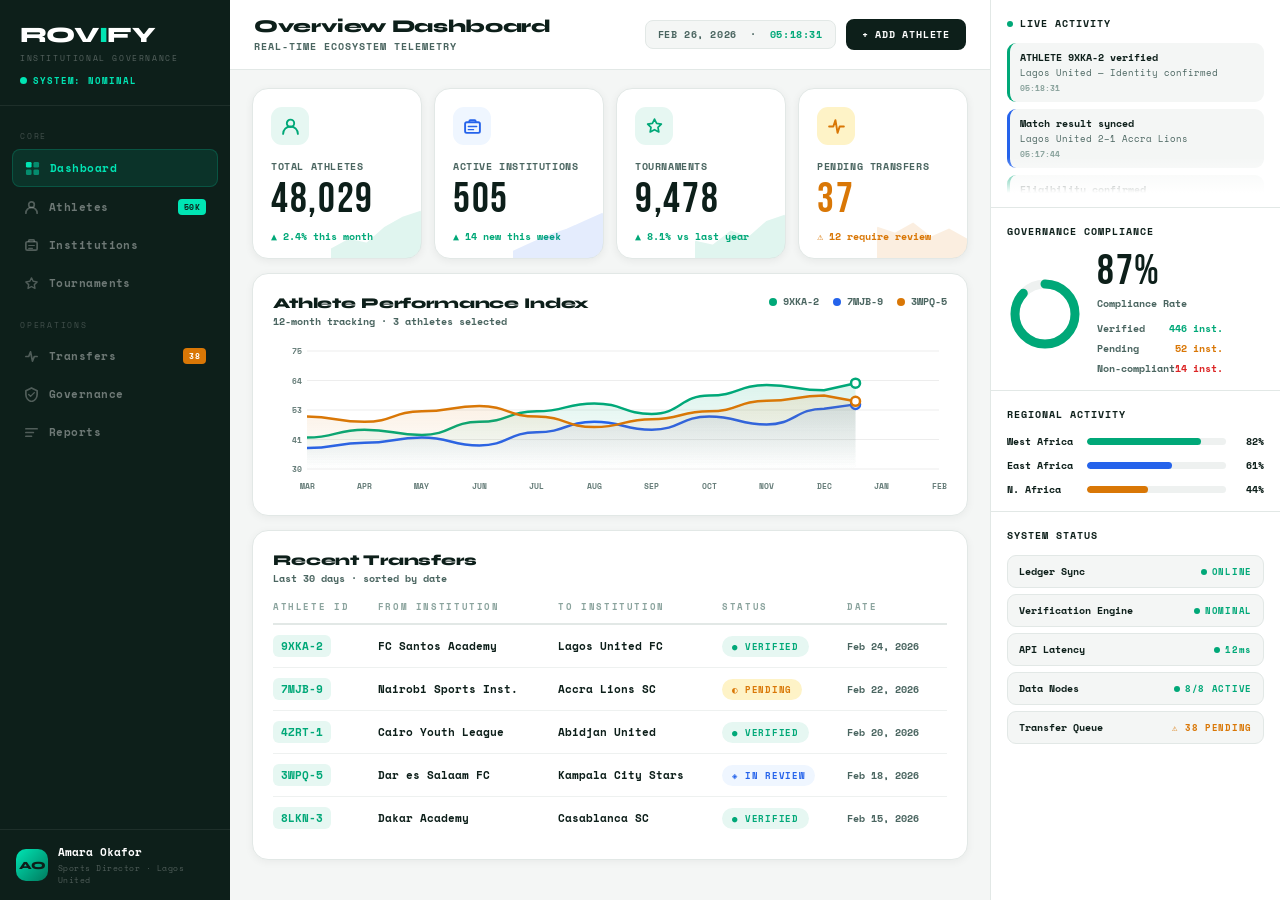
==== rovify-dashboard.html @ fd4e44bd "feat: embed interactive rovify dashboard demo in hero section" ====
<!DOCTYPE html>
<html lang="en">
<head>
<meta charset="UTF-8">
<meta name="viewport" content="width=device-width, initial-scale=1.0">
<title>Rovify — Institutional Dashboard</title>
<link href="https://fonts.googleapis.com/css2?family=Space+Mono:wght@400;700&family=Syne:wght@400;600;700;800&family=DM+Serif+Display&family=Bebas+Neue&display=swap" rel="stylesheet">
<style>
  *, *::before, *::after { box-sizing: border-box; margin: 0; padding: 0; }

  :root {
    --bg: #f4f6f5;
    --bg2: #ffffff;
    --bg3: #eef1f0;
    --border: #e2e8e6;
    --green: #00a878;
    --green-light: #e6f7f2;
    --amber: #d97706;
    --amber-light: #fef3c7;
    --red: #dc2626;
    --red-light: #fee2e2;
    --blue: #2563eb;
    --blue-light: #eff6ff;
    --text: #0d1f1a;
    --text-mid: #4a6560;
    --text-dim: #8aa39d;
    --mono: 'Space Mono', monospace;
    --display: 'Syne', sans-serif;
    --num: 'Bebas Neue', sans-serif;
  }

  html, body { width: 100%; height: 100%; background: var(--bg); color: var(--text); font-family: var(--mono); overflow: hidden; }

  .dashboard { display: grid; grid-template-columns: 230px 1fr 290px; height: 100vh; }

  /* SIDEBAR */
  .sidebar { background: #0d1f1a; display: flex; flex-direction: column; overflow: hidden; }

  .logo-area { padding: 22px 20px 18px; border-bottom: 1px solid rgba(255,255,255,0.07); }

  .logo-text { font-family: var(--display); font-weight: 800; font-size: 22px; letter-spacing: -0.03em; color: #fff; }
  .logo-text span { color: #00e5b4; }
  .logo-tag { font-size: 8px; color: rgba(255,255,255,0.3); letter-spacing: 0.2em; margin-top: 4px; text-transform: uppercase; }

  .system-status { display: flex; align-items: center; gap: 6px; margin-top: 10px; font-size: 9px; color: #00e5b4; letter-spacing: 0.1em; font-weight: 700; }

  .pulse-dot { width: 7px; height: 7px; background: #00e5b4; border-radius: 50%; animation: pulse 2s infinite; flex-shrink: 0; }
  @keyframes pulse { 0%,100% { opacity:1; box-shadow:0 0 0 0 rgba(0,229,180,0.4); } 50% { opacity:.7; box-shadow:0 0 0 5px rgba(0,229,180,0); } }

  .nav { padding: 14px 12px; flex: 1; display: flex; flex-direction: column; gap: 2px; }
  .nav-label { font-size: 8px; color: rgba(255,255,255,0.22); letter-spacing: 0.22em; padding: 10px 8px 5px; text-transform: uppercase; }

  .nav-item { display: flex; align-items: center; gap: 10px; padding: 10px 12px; border-radius: 8px; font-size: 11px; color: rgba(255,255,255,0.4); cursor: pointer; transition: all .15s; letter-spacing: .04em; font-weight: 700; }
  .nav-item:hover { color: rgba(255,255,255,.7); background: rgba(255,255,255,.05); }
  .nav-item.active { background: rgba(0,229,180,0.1); color: #00e5b4; border: 1px solid rgba(0,229,180,0.18); }
  .nav-icon { width: 15px; height: 15px; flex-shrink: 0; opacity: .7; }
  .nav-item.active .nav-icon { opacity: 1; }

  .nav-badge { margin-left: auto; background: #00e5b4; color: #0d1f1a; font-size: 8px; padding: 2px 6px; border-radius: 4px; font-weight: 700; }
  .nav-badge.warn { background: var(--amber); color: #fff; }

  .sidebar-footer { padding: 14px 16px; border-top: 1px solid rgba(255,255,255,.07); }
  .user-chip { display: flex; align-items: center; gap: 10px; }
  .user-avatar { width: 32px; height: 32px; border-radius: 10px; background: linear-gradient(135deg, #00e5b4, #007a5e); display: flex; align-items: center; justify-content: center; font-size: 11px; font-weight: 800; color: #0d1f1a; font-family: var(--display); flex-shrink: 0; }
  .user-name { font-size: 11px; color: #fff; font-weight: 700; }
  .user-role { font-size: 8px; color: rgba(255,255,255,.28); margin-top: 2px; letter-spacing: .06em; }

  /* MAIN */
  .main { background: var(--bg); display: flex; flex-direction: column; overflow: hidden; }

  .topbar { display: flex; align-items: center; justify-content: space-between; padding: 15px 24px; background: var(--bg2); border-bottom: 1.5px solid var(--border); flex-shrink: 0; }
  .page-title { font-family: var(--display); font-size: 18px; font-weight: 800; color: var(--text); letter-spacing: -.02em; }
  .page-sub { font-size: 10px; color: var(--text-mid); letter-spacing: .1em; text-transform: uppercase; font-weight: 700; margin-top: 2px; }
  .topbar-right { display: flex; align-items: center; gap: 10px; }
  .time-chip { font-size: 10px; color: var(--text-mid); font-weight: 700; letter-spacing: .06em; border: 1.5px solid var(--border); padding: 6px 12px; border-radius: 8px; background: var(--bg); }
  .time-chip span { color: var(--green); }
  .btn-primary { background: var(--text); color: #fff; border: none; padding: 8px 16px; border-radius: 8px; font-family: var(--mono); font-size: 10px; font-weight: 700; letter-spacing: .08em; cursor: pointer; }

  .main-content { flex: 1; overflow-y: auto; padding: 18px 22px; display: flex; flex-direction: column; gap: 14px; }
  .main-content::-webkit-scrollbar { width: 3px; }
  .main-content::-webkit-scrollbar-thumb { background: var(--border); border-radius: 2px; }

  /* STAT CARDS */
  .stat-row { display: grid; grid-template-columns: repeat(4,1fr); gap: 12px; }

  .stat-card {
    background: var(--bg2);
    border: 1.5px solid var(--border);
    border-radius: 16px;
    padding: 18px 18px 14px;
    position: relative;
    overflow: hidden;
    opacity: 0;
    animation: fadeUp .4s ease forwards;
    box-shadow: 0 2px 8px rgba(0,0,0,.06), 0 0 0 0 transparent;
    transition: box-shadow .2s;
  }
  .stat-card:nth-child(1) { animation-delay:.05s; }
  .stat-card:nth-child(2) { animation-delay:.12s; }
  .stat-card:nth-child(3) { animation-delay:.19s; }
  .stat-card:nth-child(4) { animation-delay:.26s; }

  @keyframes fadeUp { from { opacity:0; transform:translateY(10px); } to { opacity:1; transform:translateY(0); } }

  .stat-icon-wrap { width: 38px; height: 38px; border-radius: 11px; display: flex; align-items: center; justify-content: center; margin-bottom: 14px; }
  .stat-icon-wrap svg { width: 19px; height: 19px; }
  .ig { background: var(--green-light); color: var(--green); }
  .ib { background: var(--blue-light); color: var(--blue); }
  .ia { background: var(--amber-light); color: var(--amber); }
  .ir { background: var(--red-light); color: var(--red); }

  .stat-label { font-size: 10px; color: var(--text-mid); letter-spacing: .06em; font-weight: 700; text-transform: uppercase; margin-bottom: 5px; }
  .stat-value { font-family: var(--num); font-size: 42px; font-weight: 400; color: var(--text); letter-spacing: .04em; line-height: 1; }
  .stat-delta { font-size: 10px; margin-top: 8px; display: flex; align-items: center; gap: 4px; font-weight: 700; }
  .du { color: var(--green); }
  .dw { color: var(--amber); }

  .sparkline-wrap { position: absolute; bottom: 0; right: 0; width: 90px; height: 50px; opacity: .12; }

  /* CHART */
  .chart-section { background: var(--bg2); border: 1.5px solid var(--border); border-radius: 16px; padding: 20px; opacity: 0; animation: fadeUp .4s ease .35s forwards; box-shadow: 0 2px 8px rgba(0,0,0,.05); }
  .section-header { display: flex; align-items: flex-start; justify-content: space-between; margin-bottom: 14px; }
  .section-title { font-family: var(--display); font-size: 15px; font-weight: 800; color: var(--text); letter-spacing: -.01em; }
  .section-meta { font-size: 10px; color: var(--text-mid); font-weight: 700; margin-top: 2px; }
  .chart-legend { display: flex; gap: 14px; align-items: center; }
  .legend-item { display: flex; align-items: center; gap: 6px; font-size: 10px; color: var(--text-mid); font-weight: 700; }
  .legend-dot { width: 8px; height: 8px; border-radius: 50%; }
  .chart-wrap { position: relative; height: 152px; }
  canvas { display: block; }

  /* TABLE */
  .table-section { background: var(--bg2); border: 1.5px solid var(--border); border-radius: 16px; padding: 20px; opacity: 0; animation: fadeUp .4s ease .45s forwards; box-shadow: 0 2px 8px rgba(0,0,0,.05); }
  table { width: 100%; border-collapse: collapse; }
  thead tr { border-bottom: 2px solid var(--border); }
  th { text-align: left; padding: 0 12px 10px 0; font-size: 9px; color: var(--text-dim); letter-spacing: .18em; text-transform: uppercase; font-weight: 700; }
  td { padding: 10px 12px 10px 0; border-bottom: 1px solid var(--bg3); font-size: 11px; color: var(--text); font-weight: 700; }
  tr:last-child td { border-bottom: none; }
  .aid { color: var(--green); font-size: 11px; font-weight: 700; background: var(--green-light); padding: 3px 8px; border-radius: 6px; display: inline-block; }
  .inst { color: var(--text); font-weight: 700; }
  .dt { color: var(--text-mid); font-size: 10px; font-weight: 700; }
  .badge { display: inline-flex; align-items: center; gap: 5px; padding: 4px 10px; border-radius: 20px; font-size: 9px; font-weight: 700; letter-spacing: .08em; text-transform: uppercase; }
  .bv { background: var(--green-light); color: var(--green); }
  .bp { background: var(--amber-light); color: var(--amber); }
  .br { background: var(--blue-light); color: var(--blue); }

  /* RIGHT */
  .right-panel { background: var(--bg2); border-left: 1.5px solid var(--border); display: flex; flex-direction: column; overflow: hidden; }
  .panel-section { padding: 16px 16px 14px; border-bottom: 1px solid var(--border); flex-shrink: 0; }
  .panel-title { font-size: 10px; color: var(--text); font-weight: 800; letter-spacing: .1em; text-transform: uppercase; margin-bottom: 12px; display: flex; align-items: center; gap: 7px; }
  .ptdot { width: 6px; height: 6px; border-radius: 50%; background: var(--green); animation: pulse 2s infinite; }

  .feed-wrap { height: 150px; overflow: hidden; position: relative; }
  .feed-wrap::after { content:''; position: absolute; bottom:0; left:0; right:0; height:36px; background: linear-gradient(transparent, var(--bg2)); pointer-events:none; }
  .feed-inner { display: flex; flex-direction: column; gap: 7px; animation: scrollUp 20s linear infinite; }
  @keyframes scrollUp { 0% { transform:translateY(0); } 100% { transform:translateY(-50%); } }
  .feed-item { padding: 8px 10px; background: var(--bg); border-radius: 9px; border-left: 3px solid var(--border); }
  .feed-item.alert { border-left-color: var(--green); }
  .feed-item.warn { border-left-color: var(--amber); }
  .feed-item.info { border-left-color: var(--blue); }
  .feed-event { font-size: 10px; color: var(--text); font-weight: 700; line-height: 1.4; }
  .feed-detail { font-size: 9px; color: var(--text-mid); font-weight: 400; margin-top: 1px; }
  .feed-time { font-size: 8px; color: var(--text-dim); font-weight: 700; margin-top: 3px; }

  .donut-wrap { display: flex; align-items: center; gap: 14px; }
  .donut-value { font-family: var(--num); font-size: 42px; font-weight: 400; color: var(--text); letter-spacing: .04em; line-height: 1; }
  .donut-label { font-size: 10px; color: var(--text-mid); font-weight: 700; margin-top: 3px; }
  .donut-breakdown { margin-top: 10px; display: flex; flex-direction: column; gap: 5px; }
  .bi { display: flex; align-items: center; justify-content: space-between; font-size: 10px; }
  .bl { color: var(--text-mid); font-weight: 700; }
  .bv2 { font-weight: 800; }

  .bar-row { display: flex; flex-direction: column; gap: 9px; }
  .bar-item { display: flex; align-items: center; gap: 8px; }
  .bar-lbl { font-size: 10px; color: var(--text); font-weight: 700; width: 72px; flex-shrink: 0; }
  .bar-track { flex: 1; height: 7px; background: var(--bg3); border-radius: 4px; overflow: hidden; }
  .bar-fill { height: 100%; border-radius: 4px; background: var(--green); transform-origin: left; transform: scaleX(0); animation: bfill 1s ease forwards; }
  .bar-fill.blue { background: var(--blue); }
  .bar-fill.amber { background: var(--amber); }
  @keyframes bfill { to { transform:scaleX(1); } }
  .bar-item:nth-child(1) .bar-fill { animation-delay:.6s; }
  .bar-item:nth-child(2) .bar-fill { animation-delay:.8s; }
  .bar-item:nth-child(3) .bar-fill { animation-delay:1s; }
  .bar-val { font-size: 10px; color: var(--text); font-weight: 800; width: 30px; text-align: right; }

  .status-grid { display: flex; flex-direction: column; gap: 6px; }
  .status-row { display: flex; align-items: center; justify-content: space-between; padding: 8px 11px; background: var(--bg); border-radius: 9px; border: 1.5px solid var(--border); }
  .sn { font-size: 10px; color: var(--text); font-weight: 700; }
  .sv { display: flex; align-items: center; gap: 5px; font-size: 9px; color: var(--green); font-weight: 800; letter-spacing: .08em; }
  .sv.warn { color: var(--amber); }
  .sdot { width: 6px; height: 6px; border-radius: 50%; background: var(--green); animation: pulse 2s infinite; flex-shrink: 0; }
</style>
</head>
<body>
<div class="dashboard">

  <!-- SIDEBAR -->
  <aside class="sidebar">
    <div class="logo-area">
      <div class="logo-text">ROV<span>I</span>FY</div>
      <div class="logo-tag">Institutional Governance</div>
      <div class="system-status"><div class="pulse-dot"></div> SYSTEM: NOMINAL</div>
    </div>
    <nav class="nav">
      <div class="nav-label">Core</div>
      <div class="nav-item active">
        <svg class="nav-icon" viewBox="0 0 16 16" fill="currentColor"><rect x="1" y="1" width="6" height="6" rx="1.5"/><rect x="9" y="1" width="6" height="6" rx="1.5" opacity=".5"/><rect x="1" y="9" width="6" height="6" rx="1.5" opacity=".5"/><rect x="9" y="9" width="6" height="6" rx="1.5" opacity=".5"/></svg>
        Dashboard
      </div>
      <div class="nav-item">
        <svg class="nav-icon" viewBox="0 0 16 16" fill="none"><circle cx="8" cy="5" r="3" stroke="currentColor" stroke-width="1.8"/><path d="M2 14c0-3.3 2.7-6 6-6s6 2.7 6 6" stroke="currentColor" stroke-width="1.8" stroke-linecap="round"/></svg>
        Athletes <span class="nav-badge">50K</span>
      </div>
      <div class="nav-item">
        <svg class="nav-icon" viewBox="0 0 16 16" fill="none"><rect x="2" y="4" width="12" height="9" rx="1.5" stroke="currentColor" stroke-width="1.8"/><path d="M5 4V3a1 1 0 0 1 1-1h4a1 1 0 0 1 1 1v1" stroke="currentColor" stroke-width="1.8"/><path d="M5 8h6M5 11h4" stroke="currentColor" stroke-width="1.3" stroke-linecap="round"/></svg>
        Institutions
      </div>
      <div class="nav-item">
        <svg class="nav-icon" viewBox="0 0 16 16" fill="none"><path d="M8 2l1.8 3.6L14 6.3l-3 2.9.7 4.1L8 11.2l-3.7 2.1.7-4.1-3-2.9 4.2-.7z" stroke="currentColor" stroke-width="1.5" stroke-linejoin="round"/></svg>
        Tournaments
      </div>
      <div class="nav-label" style="margin-top:6px">Operations</div>
      <div class="nav-item">
        <svg class="nav-icon" viewBox="0 0 16 16" fill="none"><path d="M2 8h3l2-5 2 10 2-5h3" stroke="currentColor" stroke-width="1.8" stroke-linecap="round" stroke-linejoin="round"/></svg>
        Transfers <span class="nav-badge warn">38</span>
      </div>
      <div class="nav-item">
        <svg class="nav-icon" viewBox="0 0 16 16" fill="none"><path d="M8 1L2 4v4c0 3.5 2.5 6.7 6 7.5C11.5 14.7 14 11.5 14 8V4L8 1z" stroke="currentColor" stroke-width="1.8" stroke-linejoin="round"/><path d="M5 8l2 2 4-4" stroke="currentColor" stroke-width="1.5" stroke-linecap="round" stroke-linejoin="round"/></svg>
        Governance
      </div>
      <div class="nav-item">
        <svg class="nav-icon" viewBox="0 0 16 16" fill="none"><path d="M2 4h12M2 8h8M2 12h6" stroke="currentColor" stroke-width="1.8" stroke-linecap="round"/></svg>
        Reports
      </div>
    </nav>
    <div class="sidebar-footer">
      <div class="user-chip">
        <div class="user-avatar">AO</div>
        <div><div class="user-name">Amara Okafor</div><div class="user-role">Sports Director · Lagos United</div></div>
      </div>
    </div>
  </aside>

  <!-- MAIN -->
  <main class="main">
    <div class="topbar">
      <div>
        <div class="page-title">Overview Dashboard</div>
        <div class="page-sub">Real-time Ecosystem Telemetry</div>
      </div>
      <div class="topbar-right">
        <div class="time-chip">FEB 26, 2026 &nbsp;·&nbsp; <span id="clock">--:--:--</span></div>
        <button class="btn-primary">+ ADD ATHLETE</button>
      </div>
    </div>

    <div class="main-content">
      <!-- STATS -->
      <div class="stat-row">
        <div class="stat-card">
          <div class="stat-icon-wrap ig">
            <svg viewBox="0 0 18 18" fill="none"><circle cx="9" cy="6" r="3.5" stroke="currentColor" stroke-width="1.8"/><path d="M2 16c0-3.9 3.1-7 7-7s7 3.1 7 7" stroke="currentColor" stroke-width="1.8" stroke-linecap="round"/></svg>
          </div>
          <div class="stat-label">Total Athletes</div>
          <div class="stat-value" id="stat1">0</div>
          <div class="stat-delta du">▲ 2.4% this month</div>
          <svg class="sparkline-wrap" viewBox="0 0 90 50" preserveAspectRatio="none"><polyline points="0,42 18,32 36,36 54,20 72,10 90,4" fill="none" stroke="#00a878" stroke-width="2.5"/><polyline points="0,42 18,32 36,36 54,20 72,10 90,4 90,50 0,50" fill="#00a878"/></svg>
        </div>
        <div class="stat-card">
          <div class="stat-icon-wrap ib">
            <svg viewBox="0 0 18 18" fill="none"><rect x="2" y="5" width="14" height="10" rx="1.5" stroke="currentColor" stroke-width="1.8"/><path d="M6 5V4a1 1 0 0 1 1-1h4a1 1 0 0 1 1 1v1" stroke="currentColor" stroke-width="1.8"/><path d="M5 9h8M5 12h5" stroke="currentColor" stroke-width="1.3" stroke-linecap="round"/></svg>
          </div>
          <div class="stat-label">Active Institutions</div>
          <div class="stat-value" id="stat2">0</div>
          <div class="stat-delta du">▲ 14 new this week</div>
          <svg class="sparkline-wrap" viewBox="0 0 90 50" preserveAspectRatio="none"><polyline points="0,44 18,36 36,28 54,22 72,14 90,6" fill="none" stroke="#2563eb" stroke-width="2.5"/><polyline points="0,44 18,36 36,28 54,22 72,14 90,6 90,50 0,50" fill="#2563eb"/></svg>
        </div>
        <div class="stat-card">
          <div class="stat-icon-wrap ig">
            <svg viewBox="0 0 18 18" fill="none"><path d="M9 2l2 4 4.5.7-3.2 3.1.8 4.4L9 12l-4.1 2.2.8-4.4L2.5 6.7 7 6z" stroke="currentColor" stroke-width="1.6" stroke-linejoin="round"/></svg>
          </div>
          <div class="stat-label">Tournaments</div>
          <div class="stat-value" id="stat3">0</div>
          <div class="stat-delta du">▲ 8.1% vs last year</div>
          <svg class="sparkline-wrap" viewBox="0 0 90 50" preserveAspectRatio="none"><polyline points="0,34 18,38 36,24 54,30 72,14 90,8" fill="none" stroke="#00a878" stroke-width="2.5"/><polyline points="0,34 18,38 36,24 54,30 72,14 90,8 90,50 0,50" fill="#00a878"/></svg>
        </div>
        <div class="stat-card">
          <div class="stat-icon-wrap ia">
            <svg viewBox="0 0 18 18" fill="none"><path d="M2 9h4l2-6 2 12 2-6h4" stroke="currentColor" stroke-width="1.8" stroke-linecap="round" stroke-linejoin="round"/></svg>
          </div>
          <div class="stat-label">Pending Transfers</div>
          <div class="stat-value" id="stat4" style="color:var(--amber)">0</div>
          <div class="stat-delta dw">⚠ 12 require review</div>
          <svg class="sparkline-wrap" viewBox="0 0 90 50" preserveAspectRatio="none"><polyline points="0,20 18,26 36,16 54,30 72,22 90,32" fill="none" stroke="#d97706" stroke-width="2.5"/><polyline points="0,20 18,26 36,16 54,30 72,22 90,32 90,50 0,50" fill="#d97706"/></svg>
        </div>
      </div>

      <!-- CHART -->
      <div class="chart-section">
        <div class="section-header">
          <div>
            <div class="section-title">Athlete Performance Index</div>
            <div class="section-meta">12-month tracking · 3 athletes selected</div>
          </div>
          <div class="chart-legend">
            <div class="legend-item"><div class="legend-dot" style="background:#00a878"></div>9XKA-2</div>
            <div class="legend-item"><div class="legend-dot" style="background:#2563eb"></div>7MJB-9</div>
            <div class="legend-item"><div class="legend-dot" style="background:#d97706"></div>3WPQ-5</div>
          </div>
        </div>
        <div class="chart-wrap"><canvas id="perfChart"></canvas></div>
      </div>

      <!-- TABLE -->
      <div class="table-section">
        <div class="section-header">
          <div>
            <div class="section-title">Recent Transfers</div>
            <div class="section-meta">Last 30 days · sorted by date</div>
          </div>
        </div>
        <table>
          <thead>
            <tr><th>Athlete ID</th><th>From Institution</th><th>To Institution</th><th>Status</th><th>Date</th></tr>
          </thead>
          <tbody>
            <tr><td><span class="aid">9XKA-2</span></td><td class="inst">FC Santos Academy</td><td class="inst">Lagos United FC</td><td><span class="badge bv">● Verified</span></td><td class="dt">Feb 24, 2026</td></tr>
            <tr><td><span class="aid">7MJB-9</span></td><td class="inst">Nairobi Sports Inst.</td><td class="inst">Accra Lions SC</td><td><span class="badge bp">◐ Pending</span></td><td class="dt">Feb 22, 2026</td></tr>
            <tr><td><span class="aid">4ZRT-1</span></td><td class="inst">Cairo Youth League</td><td class="inst">Abidjan United</td><td><span class="badge bv">● Verified</span></td><td class="dt">Feb 20, 2026</td></tr>
            <tr><td><span class="aid">3WPQ-5</span></td><td class="inst">Dar es Salaam FC</td><td class="inst">Kampala City Stars</td><td><span class="badge br">◈ In Review</span></td><td class="dt">Feb 18, 2026</td></tr>
            <tr><td><span class="aid">8LKN-3</span></td><td class="inst">Dakar Academy</td><td class="inst">Casablanca SC</td><td><span class="badge bv">● Verified</span></td><td class="dt">Feb 15, 2026</td></tr>
          </tbody>
        </table>
      </div>
    </div>
  </main>

  <!-- RIGHT PANEL -->
  <aside class="right-panel">
    <div class="panel-section">
      <div class="panel-title"><div class="ptdot"></div> Live Activity</div>
      <div class="feed-wrap"><div class="feed-inner" id="feedInner"></div></div>
    </div>

    <div class="panel-section">
      <div class="panel-title">Governance Compliance</div>
      <div class="donut-wrap">
        <svg width="76" height="76" viewBox="0 0 76 76">
          <circle cx="38" cy="38" r="30" fill="none" stroke="#eef1f0" stroke-width="9"/>
          <circle cx="38" cy="38" r="30" fill="none" stroke="#00a878" stroke-width="9"
            stroke-dasharray="188.5" stroke-dashoffset="188.5"
            stroke-linecap="round" transform="rotate(-90 38 38)" id="donutArc"/>
        </svg>
        <div>
          <div class="donut-value">87%</div>
          <div class="donut-label">Compliance Rate</div>
          <div class="donut-breakdown">
            <div class="bi"><span class="bl">Verified</span><span class="bv2" style="color:var(--green)">446 inst.</span></div>
            <div class="bi"><span class="bl">Pending</span><span class="bv2" style="color:var(--amber)">52 inst.</span></div>
            <div class="bi"><span class="bl">Non-compliant</span><span class="bv2" style="color:var(--red)">14 inst.</span></div>
          </div>
        </div>
      </div>
    </div>

    <div class="panel-section">
      <div class="panel-title">Regional Activity</div>
      <div class="bar-row">
        <div class="bar-item"><span class="bar-lbl">West Africa</span><div class="bar-track"><div class="bar-fill" style="width:82%"></div></div><span class="bar-val">82%</span></div>
        <div class="bar-item"><span class="bar-lbl">East Africa</span><div class="bar-track"><div class="bar-fill blue" style="width:61%"></div></div><span class="bar-val">61%</span></div>
        <div class="bar-item"><span class="bar-lbl">N. Africa</span><div class="bar-track"><div class="bar-fill amber" style="width:44%"></div></div><span class="bar-val">44%</span></div>
      </div>
    </div>

    <div class="panel-section" style="border-bottom:none;flex:1;overflow-y:auto;">
      <div class="panel-title">System Status</div>
      <div class="status-grid">
        <div class="status-row"><span class="sn">Ledger Sync</span><span class="sv"><div class="sdot"></div> ONLINE</span></div>
        <div class="status-row"><span class="sn">Verification Engine</span><span class="sv"><div class="sdot"></div> NOMINAL</span></div>
        <div class="status-row"><span class="sn">API Latency</span><span class="sv"><div class="sdot"></div> 12ms</span></div>
        <div class="status-row"><span class="sn">Data Nodes</span><span class="sv"><div class="sdot"></div> 8/8 ACTIVE</span></div>
        <div class="status-row"><span class="sn">Transfer Queue</span><span class="sv warn">⚠ 38 PENDING</span></div>
      </div>
    </div>
  </aside>
</div>

<script>
// CLOCK
function updateClock() { document.getElementById('clock').textContent = new Date().toTimeString().slice(0,8); }
updateClock(); setInterval(updateClock, 1000);

// COUNT UP
function countUp(el, target, dur, delay) {
  setTimeout(() => {
    const s = performance.now();
    (function step(now) {
      const t = Math.min((now-s)/dur, 1), e = 1-Math.pow(1-t,3);
      el.textContent = Math.floor(e*target).toLocaleString();
      if (t < 1) requestAnimationFrame(step);
    })(performance.now());
  }, delay);
}
countUp(document.getElementById('stat1'), 50284, 1800, 150);
countUp(document.getElementById('stat2'), 512, 1400, 250);
countUp(document.getElementById('stat3'), 10430, 1800, 350);
countUp(document.getElementById('stat4'), 38, 1000, 450);

// DONUT
setTimeout(() => {
  const arc = document.getElementById('donutArc');
  arc.style.transition = 'stroke-dashoffset 1.6s cubic-bezier(0.34,1.2,0.64,1)';
  arc.style.strokeDashoffset = 188.5 * 0.13;
}, 500);

// CHART
const canvas = document.getElementById('perfChart');
const ctx = canvas.getContext('2d');
const months = ['MAR','APR','MAY','JUN','JUL','AUG','SEP','OCT','NOV','DEC','JAN','FEB'];
const datasets = [
  { color: '#00a878', data: [42,45,43,48,52,55,51,58,62,60,65,68] },
  { color: '#2563eb', data: [38,40,42,39,44,48,45,50,47,53,56,54] },
  { color: '#d97706', data: [50,48,52,54,50,46,49,52,56,58,54,57] },
];
let animStart = null;

function drawChart(progress) {
  const w = canvas.width, h = canvas.height;
  const pad = {top:8,right:8,bottom:26,left:34};
  const cW = w-pad.left-pad.right, cH = h-pad.top-pad.bottom;
  const n = months.length, minV=30, maxV=75;
  ctx.clearRect(0,0,w,h);

  // Grid
  ctx.strokeStyle='rgba(0,0,0,0.07)'; ctx.lineWidth=1;
  for(let i=0;i<=4;i++){const y=pad.top+(cH/4)*i; ctx.beginPath();ctx.moveTo(pad.left,y);ctx.lineTo(pad.left+cW,y);ctx.stroke();}

  // Labels
  ctx.fillStyle='rgba(74,101,96,0.85)'; ctx.font='bold 8px Space Mono'; ctx.textAlign='center';
  months.forEach((m,i)=>ctx.fillText(m,pad.left+(cW/(n-1))*i,h-6));
  ctx.textAlign='right';
  for(let i=0;i<=4;i++){const val=Math.round(minV+((maxV-minV)/4)*(4-i)); ctx.fillText(val,pad.left-5,pad.top+(cH/4)*i+3);}

  datasets.forEach(ds=>{
    const pts=ds.data.map((v,i)=>({x:pad.left+(cW/(n-1))*i, y:pad.top+cH-((v-minV)/(maxV-minV))*cH}));
    const vis=Math.floor(progress*(n-1))+1, frac=(progress*(n-1))%1;
    const last=vis<n?{x:pts[vis-1].x+(pts[vis].x-pts[vis-1].x)*frac,y:pts[vis-1].y+(pts[vis].y-pts[vis-1].y)*frac}:pts[n-1];

    const grad=ctx.createLinearGradient(0,pad.top,0,pad.top+cH);
    grad.addColorStop(0,ds.color+'30'); grad.addColorStop(1,ds.color+'00');
    ctx.beginPath(); ctx.moveTo(pts[0].x,pts[0].y);
    for(let i=1;i<vis;i++){const cx=(pts[i-1].x+pts[i].x)/2; ctx.bezierCurveTo(cx,pts[i-1].y,cx,pts[i].y,pts[i].x,pts[i].y);}
    if(vis<n)ctx.lineTo(last.x,last.y);
    ctx.lineTo(last.x,pad.top+cH); ctx.lineTo(pts[0].x,pad.top+cH); ctx.closePath();
    ctx.fillStyle=grad; ctx.fill();

    ctx.beginPath(); ctx.moveTo(pts[0].x,pts[0].y);
    for(let i=1;i<vis;i++){const cx=(pts[i-1].x+pts[i].x)/2; ctx.bezierCurveTo(cx,pts[i-1].y,cx,pts[i].y,pts[i].x,pts[i].y);}
    if(vis<n)ctx.lineTo(last.x,last.y);
    ctx.strokeStyle=ds.color; ctx.lineWidth=2.5; ctx.stroke();

    ctx.beginPath(); ctx.arc(last.x,last.y,4.5,0,Math.PI*2);
    ctx.fillStyle='#fff'; ctx.fill();
    ctx.strokeStyle=ds.color; ctx.lineWidth=2.5; ctx.stroke();
  });
}

function animChart(ts) {
  if(!animStart) animStart=ts;
  const p=Math.min((ts-animStart)/1800,1);
  drawChart(1-Math.pow(1-p,3));
  if(p<1)requestAnimationFrame(animChart);
}

function resizeCanvas(){canvas.width=canvas.parentElement.clientWidth;canvas.height=canvas.parentElement.clientHeight;drawChart(1);}
window.addEventListener('resize',resizeCanvas); resizeCanvas();
setTimeout(()=>{animStart=null;requestAnimationFrame(animChart);},400);

// FEED
const feedEvents=[
  {type:'alert',event:'ATHLETE 9XKA-2 verified',detail:'Lagos United — Identity confirmed'},
  {type:'info',event:'Match result synced',detail:'Lagos United 2–1 Accra Lions'},
  {type:'alert',event:'Eligibility confirmed',detail:'Academy FC — Roster updated'},
  {type:'warn',event:'Transfer flagged',detail:'ATHLETE 3WPQ-5 — Docs pending'},
  {type:'alert',event:'Institution onboarded',detail:'Kampala City Stars — 512 total'},
  {type:'info',event:'Ledger sync complete',detail:'All 8 nodes — 12ms latency'},
  {type:'alert',event:'ATHLETE 8LKN-3 verified',detail:'Casablanca SC — Transfer approved'},
  {type:'warn',event:'Compliance review due',detail:'14 institutions — Action required'},
  {type:'info',event:'Tournament registered',detail:'West Africa U-21 Cup 2026'},
  {type:'alert',event:'ATHLETE 4ZRT-1 cleared',detail:'Abidjan United — Cleared to play'},
];

function buildFeed(){
  const c=document.getElementById('feedInner');
  const all=[...feedEvents,...feedEvents]; const now=new Date();
  all.forEach((ev,i)=>{
    const el=document.createElement('div'); el.className=`feed-item ${ev.type}`;
    const t=new Date(now-i*47000).toTimeString().slice(0,8);
    el.innerHTML=`<div class="feed-event">${ev.event}</div><div class="feed-detail">${ev.detail}</div><div class="feed-time">${t}</div>`;
    c.appendChild(el);
  });
}
buildFeed();
</script>
</body>
</html>
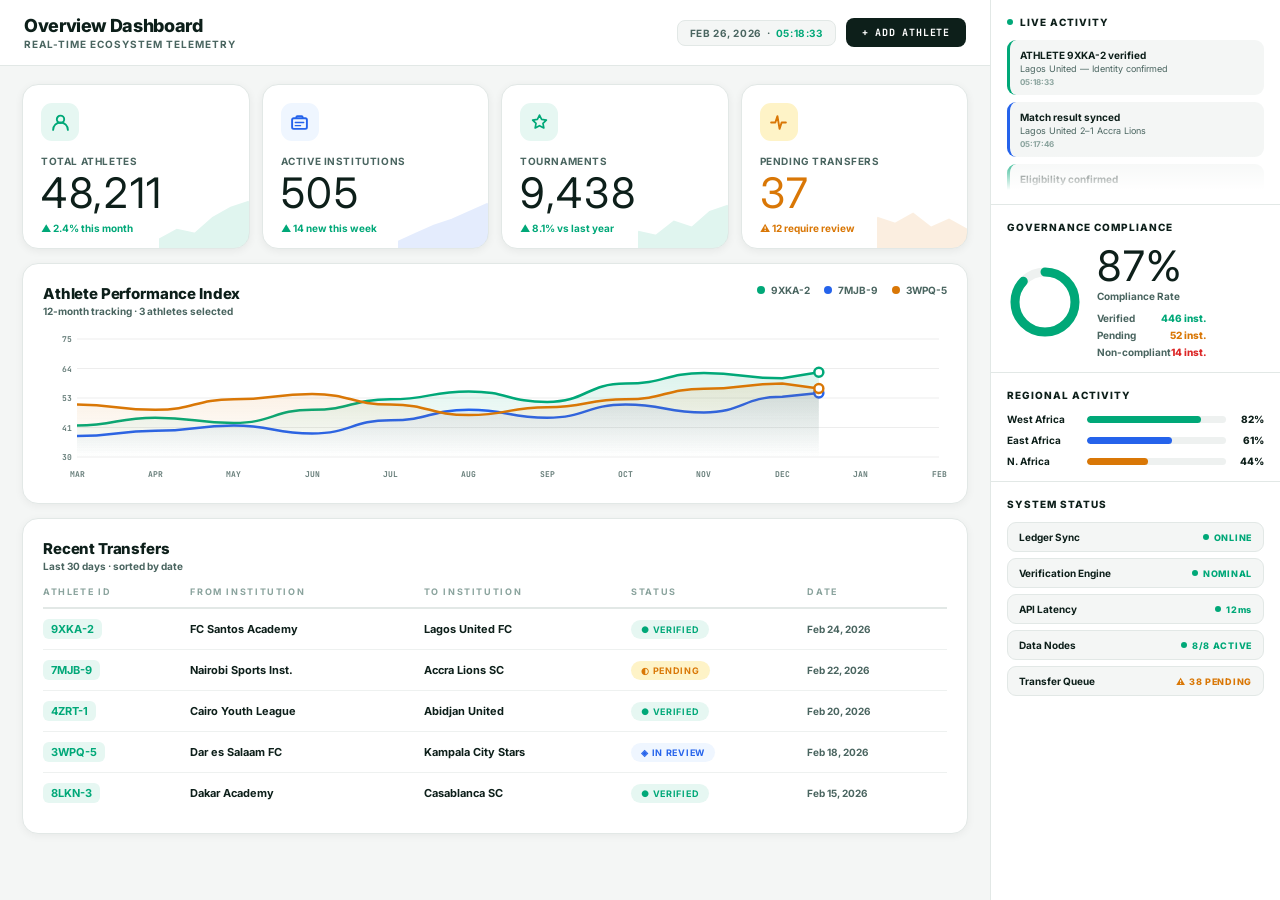
==== commit 967244c3: "style: remove dashboard sidebar and update fonts for hero view" ====
--- a/rovify-dashboard.html
+++ b/rovify-dashboard.html
@@ -1,505 +1,1303 @@
 <!DOCTYPE html>
 <html lang="en">
+
 <head>
-<meta charset="UTF-8">
-<meta name="viewport" content="width=device-width, initial-scale=1.0">
-<title>Rovify — Institutional Dashboard</title>
-<link href="https://fonts.googleapis.com/css2?family=Space+Mono:wght@400;700&family=Syne:wght@400;600;700;800&family=DM+Serif+Display&family=Bebas+Neue&display=swap" rel="stylesheet">
-<style>
-  *, *::before, *::after { box-sizing: border-box; margin: 0; padding: 0; }
-
-  :root {
-    --bg: #f4f6f5;
-    --bg2: #ffffff;
-    --bg3: #eef1f0;
-    --border: #e2e8e6;
-    --green: #00a878;
-    --green-light: #e6f7f2;
-    --amber: #d97706;
-    --amber-light: #fef3c7;
-    --red: #dc2626;
-    --red-light: #fee2e2;
-    --blue: #2563eb;
-    --blue-light: #eff6ff;
-    --text: #0d1f1a;
-    --text-mid: #4a6560;
-    --text-dim: #8aa39d;
-    --mono: 'Space Mono', monospace;
-    --display: 'Syne', sans-serif;
-    --num: 'Bebas Neue', sans-serif;
-  }
-
-  html, body { width: 100%; height: 100%; background: var(--bg); color: var(--text); font-family: var(--mono); overflow: hidden; }
-
-  .dashboard { display: grid; grid-template-columns: 230px 1fr 290px; height: 100vh; }
-
-  /* SIDEBAR */
-  .sidebar { background: #0d1f1a; display: flex; flex-direction: column; overflow: hidden; }
-
-  .logo-area { padding: 22px 20px 18px; border-bottom: 1px solid rgba(255,255,255,0.07); }
-
-  .logo-text { font-family: var(--display); font-weight: 800; font-size: 22px; letter-spacing: -0.03em; color: #fff; }
-  .logo-text span { color: #00e5b4; }
-  .logo-tag { font-size: 8px; color: rgba(255,255,255,0.3); letter-spacing: 0.2em; margin-top: 4px; text-transform: uppercase; }
-
-  .system-status { display: flex; align-items: center; gap: 6px; margin-top: 10px; font-size: 9px; color: #00e5b4; letter-spacing: 0.1em; font-weight: 700; }
-
-  .pulse-dot { width: 7px; height: 7px; background: #00e5b4; border-radius: 50%; animation: pulse 2s infinite; flex-shrink: 0; }
-  @keyframes pulse { 0%,100% { opacity:1; box-shadow:0 0 0 0 rgba(0,229,180,0.4); } 50% { opacity:.7; box-shadow:0 0 0 5px rgba(0,229,180,0); } }
-
-  .nav { padding: 14px 12px; flex: 1; display: flex; flex-direction: column; gap: 2px; }
-  .nav-label { font-size: 8px; color: rgba(255,255,255,0.22); letter-spacing: 0.22em; padding: 10px 8px 5px; text-transform: uppercase; }
-
-  .nav-item { display: flex; align-items: center; gap: 10px; padding: 10px 12px; border-radius: 8px; font-size: 11px; color: rgba(255,255,255,0.4); cursor: pointer; transition: all .15s; letter-spacing: .04em; font-weight: 700; }
-  .nav-item:hover { color: rgba(255,255,255,.7); background: rgba(255,255,255,.05); }
-  .nav-item.active { background: rgba(0,229,180,0.1); color: #00e5b4; border: 1px solid rgba(0,229,180,0.18); }
-  .nav-icon { width: 15px; height: 15px; flex-shrink: 0; opacity: .7; }
-  .nav-item.active .nav-icon { opacity: 1; }
-
-  .nav-badge { margin-left: auto; background: #00e5b4; color: #0d1f1a; font-size: 8px; padding: 2px 6px; border-radius: 4px; font-weight: 700; }
-  .nav-badge.warn { background: var(--amber); color: #fff; }
-
-  .sidebar-footer { padding: 14px 16px; border-top: 1px solid rgba(255,255,255,.07); }
-  .user-chip { display: flex; align-items: center; gap: 10px; }
-  .user-avatar { width: 32px; height: 32px; border-radius: 10px; background: linear-gradient(135deg, #00e5b4, #007a5e); display: flex; align-items: center; justify-content: center; font-size: 11px; font-weight: 800; color: #0d1f1a; font-family: var(--display); flex-shrink: 0; }
-  .user-name { font-size: 11px; color: #fff; font-weight: 700; }
-  .user-role { font-size: 8px; color: rgba(255,255,255,.28); margin-top: 2px; letter-spacing: .06em; }
-
-  /* MAIN */
-  .main { background: var(--bg); display: flex; flex-direction: column; overflow: hidden; }
-
-  .topbar { display: flex; align-items: center; justify-content: space-between; padding: 15px 24px; background: var(--bg2); border-bottom: 1.5px solid var(--border); flex-shrink: 0; }
-  .page-title { font-family: var(--display); font-size: 18px; font-weight: 800; color: var(--text); letter-spacing: -.02em; }
-  .page-sub { font-size: 10px; color: var(--text-mid); letter-spacing: .1em; text-transform: uppercase; font-weight: 700; margin-top: 2px; }
-  .topbar-right { display: flex; align-items: center; gap: 10px; }
-  .time-chip { font-size: 10px; color: var(--text-mid); font-weight: 700; letter-spacing: .06em; border: 1.5px solid var(--border); padding: 6px 12px; border-radius: 8px; background: var(--bg); }
-  .time-chip span { color: var(--green); }
-  .btn-primary { background: var(--text); color: #fff; border: none; padding: 8px 16px; border-radius: 8px; font-family: var(--mono); font-size: 10px; font-weight: 700; letter-spacing: .08em; cursor: pointer; }
-
-  .main-content { flex: 1; overflow-y: auto; padding: 18px 22px; display: flex; flex-direction: column; gap: 14px; }
-  .main-content::-webkit-scrollbar { width: 3px; }
-  .main-content::-webkit-scrollbar-thumb { background: var(--border); border-radius: 2px; }
-
-  /* STAT CARDS */
-  .stat-row { display: grid; grid-template-columns: repeat(4,1fr); gap: 12px; }
-
-  .stat-card {
-    background: var(--bg2);
-    border: 1.5px solid var(--border);
-    border-radius: 16px;
-    padding: 18px 18px 14px;
-    position: relative;
-    overflow: hidden;
-    opacity: 0;
-    animation: fadeUp .4s ease forwards;
-    box-shadow: 0 2px 8px rgba(0,0,0,.06), 0 0 0 0 transparent;
-    transition: box-shadow .2s;
-  }
-  .stat-card:nth-child(1) { animation-delay:.05s; }
-  .stat-card:nth-child(2) { animation-delay:.12s; }
-  .stat-card:nth-child(3) { animation-delay:.19s; }
-  .stat-card:nth-child(4) { animation-delay:.26s; }
-
-  @keyframes fadeUp { from { opacity:0; transform:translateY(10px); } to { opacity:1; transform:translateY(0); } }
-
-  .stat-icon-wrap { width: 38px; height: 38px; border-radius: 11px; display: flex; align-items: center; justify-content: center; margin-bottom: 14px; }
-  .stat-icon-wrap svg { width: 19px; height: 19px; }
-  .ig { background: var(--green-light); color: var(--green); }
-  .ib { background: var(--blue-light); color: var(--blue); }
-  .ia { background: var(--amber-light); color: var(--amber); }
-  .ir { background: var(--red-light); color: var(--red); }
-
-  .stat-label { font-size: 10px; color: var(--text-mid); letter-spacing: .06em; font-weight: 700; text-transform: uppercase; margin-bottom: 5px; }
-  .stat-value { font-family: var(--num); font-size: 42px; font-weight: 400; color: var(--text); letter-spacing: .04em; line-height: 1; }
-  .stat-delta { font-size: 10px; margin-top: 8px; display: flex; align-items: center; gap: 4px; font-weight: 700; }
-  .du { color: var(--green); }
-  .dw { color: var(--amber); }
-
-  .sparkline-wrap { position: absolute; bottom: 0; right: 0; width: 90px; height: 50px; opacity: .12; }
-
-  /* CHART */
-  .chart-section { background: var(--bg2); border: 1.5px solid var(--border); border-radius: 16px; padding: 20px; opacity: 0; animation: fadeUp .4s ease .35s forwards; box-shadow: 0 2px 8px rgba(0,0,0,.05); }
-  .section-header { display: flex; align-items: flex-start; justify-content: space-between; margin-bottom: 14px; }
-  .section-title { font-family: var(--display); font-size: 15px; font-weight: 800; color: var(--text); letter-spacing: -.01em; }
-  .section-meta { font-size: 10px; color: var(--text-mid); font-weight: 700; margin-top: 2px; }
-  .chart-legend { display: flex; gap: 14px; align-items: center; }
-  .legend-item { display: flex; align-items: center; gap: 6px; font-size: 10px; color: var(--text-mid); font-weight: 700; }
-  .legend-dot { width: 8px; height: 8px; border-radius: 50%; }
-  .chart-wrap { position: relative; height: 152px; }
-  canvas { display: block; }
-
-  /* TABLE */
-  .table-section { background: var(--bg2); border: 1.5px solid var(--border); border-radius: 16px; padding: 20px; opacity: 0; animation: fadeUp .4s ease .45s forwards; box-shadow: 0 2px 8px rgba(0,0,0,.05); }
-  table { width: 100%; border-collapse: collapse; }
-  thead tr { border-bottom: 2px solid var(--border); }
-  th { text-align: left; padding: 0 12px 10px 0; font-size: 9px; color: var(--text-dim); letter-spacing: .18em; text-transform: uppercase; font-weight: 700; }
-  td { padding: 10px 12px 10px 0; border-bottom: 1px solid var(--bg3); font-size: 11px; color: var(--text); font-weight: 700; }
-  tr:last-child td { border-bottom: none; }
-  .aid { color: var(--green); font-size: 11px; font-weight: 700; background: var(--green-light); padding: 3px 8px; border-radius: 6px; display: inline-block; }
-  .inst { color: var(--text); font-weight: 700; }
-  .dt { color: var(--text-mid); font-size: 10px; font-weight: 700; }
-  .badge { display: inline-flex; align-items: center; gap: 5px; padding: 4px 10px; border-radius: 20px; font-size: 9px; font-weight: 700; letter-spacing: .08em; text-transform: uppercase; }
-  .bv { background: var(--green-light); color: var(--green); }
-  .bp { background: var(--amber-light); color: var(--amber); }
-  .br { background: var(--blue-light); color: var(--blue); }
-
-  /* RIGHT */
-  .right-panel { background: var(--bg2); border-left: 1.5px solid var(--border); display: flex; flex-direction: column; overflow: hidden; }
-  .panel-section { padding: 16px 16px 14px; border-bottom: 1px solid var(--border); flex-shrink: 0; }
-  .panel-title { font-size: 10px; color: var(--text); font-weight: 800; letter-spacing: .1em; text-transform: uppercase; margin-bottom: 12px; display: flex; align-items: center; gap: 7px; }
-  .ptdot { width: 6px; height: 6px; border-radius: 50%; background: var(--green); animation: pulse 2s infinite; }
-
-  .feed-wrap { height: 150px; overflow: hidden; position: relative; }
-  .feed-wrap::after { content:''; position: absolute; bottom:0; left:0; right:0; height:36px; background: linear-gradient(transparent, var(--bg2)); pointer-events:none; }
-  .feed-inner { display: flex; flex-direction: column; gap: 7px; animation: scrollUp 20s linear infinite; }
-  @keyframes scrollUp { 0% { transform:translateY(0); } 100% { transform:translateY(-50%); } }
-  .feed-item { padding: 8px 10px; background: var(--bg); border-radius: 9px; border-left: 3px solid var(--border); }
-  .feed-item.alert { border-left-color: var(--green); }
-  .feed-item.warn { border-left-color: var(--amber); }
-  .feed-item.info { border-left-color: var(--blue); }
-  .feed-event { font-size: 10px; color: var(--text); font-weight: 700; line-height: 1.4; }
-  .feed-detail { font-size: 9px; color: var(--text-mid); font-weight: 400; margin-top: 1px; }
-  .feed-time { font-size: 8px; color: var(--text-dim); font-weight: 700; margin-top: 3px; }
-
-  .donut-wrap { display: flex; align-items: center; gap: 14px; }
-  .donut-value { font-family: var(--num); font-size: 42px; font-weight: 400; color: var(--text); letter-spacing: .04em; line-height: 1; }
-  .donut-label { font-size: 10px; color: var(--text-mid); font-weight: 700; margin-top: 3px; }
-  .donut-breakdown { margin-top: 10px; display: flex; flex-direction: column; gap: 5px; }
-  .bi { display: flex; align-items: center; justify-content: space-between; font-size: 10px; }
-  .bl { color: var(--text-mid); font-weight: 700; }
-  .bv2 { font-weight: 800; }
-
-  .bar-row { display: flex; flex-direction: column; gap: 9px; }
-  .bar-item { display: flex; align-items: center; gap: 8px; }
-  .bar-lbl { font-size: 10px; color: var(--text); font-weight: 700; width: 72px; flex-shrink: 0; }
-  .bar-track { flex: 1; height: 7px; background: var(--bg3); border-radius: 4px; overflow: hidden; }
-  .bar-fill { height: 100%; border-radius: 4px; background: var(--green); transform-origin: left; transform: scaleX(0); animation: bfill 1s ease forwards; }
-  .bar-fill.blue { background: var(--blue); }
-  .bar-fill.amber { background: var(--amber); }
-  @keyframes bfill { to { transform:scaleX(1); } }
-  .bar-item:nth-child(1) .bar-fill { animation-delay:.6s; }
-  .bar-item:nth-child(2) .bar-fill { animation-delay:.8s; }
-  .bar-item:nth-child(3) .bar-fill { animation-delay:1s; }
-  .bar-val { font-size: 10px; color: var(--text); font-weight: 800; width: 30px; text-align: right; }
-
-  .status-grid { display: flex; flex-direction: column; gap: 6px; }
-  .status-row { display: flex; align-items: center; justify-content: space-between; padding: 8px 11px; background: var(--bg); border-radius: 9px; border: 1.5px solid var(--border); }
-  .sn { font-size: 10px; color: var(--text); font-weight: 700; }
-  .sv { display: flex; align-items: center; gap: 5px; font-size: 9px; color: var(--green); font-weight: 800; letter-spacing: .08em; }
-  .sv.warn { color: var(--amber); }
-  .sdot { width: 6px; height: 6px; border-radius: 50%; background: var(--green); animation: pulse 2s infinite; flex-shrink: 0; }
-</style>
+  <meta charset="UTF-8">
+  <meta name="viewport" content="width=device-width, initial-scale=1.0">
+  <title>Rovify — Institutional Dashboard</title>
+  <link
+    href="https://fonts.googleapis.com/css2?family=Inter:wght@400;500;600;700;800&family=JetBrains+Mono:wght@400;700&display=swap"
+    rel="stylesheet">
+  <style>
+    *,
+    *::before,
+    *::after {
+      box-sizing: border-box;
+      margin: 0;
+      padding: 0;
+    }
+
+    :root {
+      --bg: #f4f6f5;
+      --bg2: #ffffff;
+      --bg3: #eef1f0;
+      --border: #e2e8e6;
+      --green: #00a878;
+      --green-light: #e6f7f2;
+      --amber: #d97706;
+      --amber-light: #fef3c7;
+      --red: #dc2626;
+      --red-light: #fee2e2;
+      --blue: #2563eb;
+      --blue-light: #eff6ff;
+      --text: #0d1f1a;
+      --text-mid: #4a6560;
+      --text-dim: #8aa39d;
+      --mono: 'JetBrains Mono', monospace;
+      --display: 'Inter', sans-serif;
+      --num: 'Inter', sans-serif;
+    }
+
+    html,
+    body {
+      width: 100%;
+      height: 100%;
+      background: var(--bg);
+      color: var(--text);
+      font-family: var(--display);
+      overflow: hidden;
+    }
+
+    .dashboard {
+      display: grid;
+      grid-template-columns: 1fr 290px;
+      height: 100vh;
+    }
+
+    /* SIDEBAR */
+    .sidebar {
+      display: none;
+    }
+
+    .logo-area {
+      padding: 22px 20px 18px;
+      border-bottom: 1px solid rgba(255, 255, 255, 0.07);
+    }
+
+    .logo-text {
+      font-family: var(--display);
+      font-weight: 800;
+      font-size: 22px;
+      letter-spacing: -0.03em;
+      color: #fff;
+    }
+
+    .logo-text span {
+      color: #00e5b4;
+    }
+
+    .logo-tag {
+      font-size: 8px;
+      color: rgba(255, 255, 255, 0.3);
+      letter-spacing: 0.2em;
+      margin-top: 4px;
+      text-transform: uppercase;
+    }
+
+    .system-status {
+      display: flex;
+      align-items: center;
+      gap: 6px;
+      margin-top: 10px;
+      font-size: 9px;
+      color: #00e5b4;
+      letter-spacing: 0.1em;
+      font-weight: 700;
+    }
+
+    .pulse-dot {
+      width: 7px;
+      height: 7px;
+      background: #00e5b4;
+      border-radius: 50%;
+      animation: pulse 2s infinite;
+      flex-shrink: 0;
+    }
+
+    @keyframes pulse {
+
+      0%,
+      100% {
+        opacity: 1;
+        box-shadow: 0 0 0 0 rgba(0, 229, 180, 0.4);
+      }
+
+      50% {
+        opacity: .7;
+        box-shadow: 0 0 0 5px rgba(0, 229, 180, 0);
+      }
+    }
+
+    .nav {
+      padding: 14px 12px;
+      flex: 1;
+      display: flex;
+      flex-direction: column;
+      gap: 2px;
+    }
+
+    .nav-label {
+      font-size: 8px;
+      color: rgba(255, 255, 255, 0.22);
+      letter-spacing: 0.22em;
+      padding: 10px 8px 5px;
+      text-transform: uppercase;
+    }
+
+    .nav-item {
+      display: flex;
+      align-items: center;
+      gap: 10px;
+      padding: 10px 12px;
+      border-radius: 8px;
+      font-size: 11px;
+      color: rgba(255, 255, 255, 0.4);
+      cursor: pointer;
+      transition: all .15s;
+      letter-spacing: .04em;
+      font-weight: 700;
+    }
+
+    .nav-item:hover {
+      color: rgba(255, 255, 255, .7);
+      background: rgba(255, 255, 255, .05);
+    }
+
+    .nav-item.active {
+      background: rgba(0, 229, 180, 0.1);
+      color: #00e5b4;
+      border: 1px solid rgba(0, 229, 180, 0.18);
+    }
+
+    .nav-icon {
+      width: 15px;
+      height: 15px;
+      flex-shrink: 0;
+      opacity: .7;
+    }
+
+    .nav-item.active .nav-icon {
+      opacity: 1;
+    }
+
+    .nav-badge {
+      margin-left: auto;
+      background: #00e5b4;
+      color: #0d1f1a;
+      font-size: 8px;
+      padding: 2px 6px;
+      border-radius: 4px;
+      font-weight: 700;
+    }
+
+    .nav-badge.warn {
+      background: var(--amber);
+      color: #fff;
+    }
+
+    .sidebar-footer {
+      padding: 14px 16px;
+      border-top: 1px solid rgba(255, 255, 255, .07);
+    }
+
+    .user-chip {
+      display: flex;
+      align-items: center;
+      gap: 10px;
+    }
+
+    .user-avatar {
+      width: 32px;
+      height: 32px;
+      border-radius: 10px;
+      background: linear-gradient(135deg, #00e5b4, #007a5e);
+      display: flex;
+      align-items: center;
+      justify-content: center;
+      font-size: 11px;
+      font-weight: 800;
+      color: #0d1f1a;
+      font-family: var(--display);
+      flex-shrink: 0;
+    }
+
+    .user-name {
+      font-size: 11px;
+      color: #fff;
+      font-weight: 700;
+    }
+
+    .user-role {
+      font-size: 8px;
+      color: rgba(255, 255, 255, .28);
+      margin-top: 2px;
+      letter-spacing: .06em;
+    }
+
+    /* MAIN */
+    .main {
+      background: var(--bg);
+      display: flex;
+      flex-direction: column;
+      overflow: hidden;
+    }
+
+    .topbar {
+      display: flex;
+      align-items: center;
+      justify-content: space-between;
+      padding: 15px 24px;
+      background: var(--bg2);
+      border-bottom: 1.5px solid var(--border);
+      flex-shrink: 0;
+    }
+
+    .page-title {
+      font-family: var(--display);
+      font-size: 18px;
+      font-weight: 800;
+      color: var(--text);
+      letter-spacing: -.02em;
+    }
+
+    .page-sub {
+      font-size: 10px;
+      color: var(--text-mid);
+      letter-spacing: .1em;
+      text-transform: uppercase;
+      font-weight: 700;
+      margin-top: 2px;
+    }
+
+    .topbar-right {
+      display: flex;
+      align-items: center;
+      gap: 10px;
+    }
+
+    .time-chip {
+      font-size: 10px;
+      color: var(--text-mid);
+      font-weight: 700;
+      letter-spacing: .06em;
+      border: 1.5px solid var(--border);
+      padding: 6px 12px;
+      border-radius: 8px;
+      background: var(--bg);
+    }
+
+    .time-chip span {
+      color: var(--green);
+    }
+
+    .btn-primary {
+      background: var(--text);
+      color: #fff;
+      border: none;
+      padding: 8px 16px;
+      border-radius: 8px;
+      font-family: var(--mono);
+      font-size: 10px;
+      font-weight: 700;
+      letter-spacing: .08em;
+      cursor: pointer;
+    }
+
+    .main-content {
+      flex: 1;
+      overflow-y: auto;
+      padding: 18px 22px;
+      display: flex;
+      flex-direction: column;
+      gap: 14px;
+    }
+
+    .main-content::-webkit-scrollbar {
+      width: 3px;
+    }
+
+    .main-content::-webkit-scrollbar-thumb {
+      background: var(--border);
+      border-radius: 2px;
+    }
+
+    /* STAT CARDS */
+    .stat-row {
+      display: grid;
+      grid-template-columns: repeat(4, 1fr);
+      gap: 12px;
+    }
+
+    .stat-card {
+      background: var(--bg2);
+      border: 1.5px solid var(--border);
+      border-radius: 16px;
+      padding: 18px 18px 14px;
+      position: relative;
+      overflow: hidden;
+      opacity: 0;
+      animation: fadeUp .4s ease forwards;
+      box-shadow: 0 2px 8px rgba(0, 0, 0, .06), 0 0 0 0 transparent;
+      transition: box-shadow .2s;
+    }
+
+    .stat-card:nth-child(1) {
+      animation-delay: .05s;
+    }
+
+    .stat-card:nth-child(2) {
+      animation-delay: .12s;
+    }
+
+    .stat-card:nth-child(3) {
+      animation-delay: .19s;
+    }
+
+    .stat-card:nth-child(4) {
+      animation-delay: .26s;
+    }
+
+    @keyframes fadeUp {
+      from {
+        opacity: 0;
+        transform: translateY(10px);
+      }
+
+      to {
+        opacity: 1;
+        transform: translateY(0);
+      }
+    }
+
+    .stat-icon-wrap {
+      width: 38px;
+      height: 38px;
+      border-radius: 11px;
+      display: flex;
+      align-items: center;
+      justify-content: center;
+      margin-bottom: 14px;
+    }
+
+    .stat-icon-wrap svg {
+      width: 19px;
+      height: 19px;
+    }
+
+    .ig {
+      background: var(--green-light);
+      color: var(--green);
+    }
+
+    .ib {
+      background: var(--blue-light);
+      color: var(--blue);
+    }
+
+    .ia {
+      background: var(--amber-light);
+      color: var(--amber);
+    }
+
+    .ir {
+      background: var(--red-light);
+      color: var(--red);
+    }
+
+    .stat-label {
+      font-size: 10px;
+      color: var(--text-mid);
+      letter-spacing: .06em;
+      font-weight: 700;
+      text-transform: uppercase;
+      margin-bottom: 5px;
+    }
+
+    .stat-value {
+      font-family: var(--num);
+      font-size: 42px;
+      font-weight: 400;
+      color: var(--text);
+      letter-spacing: .04em;
+      line-height: 1;
+    }
+
+    .stat-delta {
+      font-size: 10px;
+      margin-top: 8px;
+      display: flex;
+      align-items: center;
+      gap: 4px;
+      font-weight: 700;
+    }
+
+    .du {
+      color: var(--green);
+    }
+
+    .dw {
+      color: var(--amber);
+    }
+
+    .sparkline-wrap {
+      position: absolute;
+      bottom: 0;
+      right: 0;
+      width: 90px;
+      height: 50px;
+      opacity: .12;
+    }
+
+    /* CHART */
+    .chart-section {
+      background: var(--bg2);
+      border: 1.5px solid var(--border);
+      border-radius: 16px;
+      padding: 20px;
+      opacity: 0;
+      animation: fadeUp .4s ease .35s forwards;
+      box-shadow: 0 2px 8px rgba(0, 0, 0, .05);
+    }
+
+    .section-header {
+      display: flex;
+      align-items: flex-start;
+      justify-content: space-between;
+      margin-bottom: 14px;
+    }
+
+    .section-title {
+      font-family: var(--display);
+      font-size: 15px;
+      font-weight: 800;
+      color: var(--text);
+      letter-spacing: -.01em;
+    }
+
+    .section-meta {
+      font-size: 10px;
+      color: var(--text-mid);
+      font-weight: 700;
+      margin-top: 2px;
+    }
+
+    .chart-legend {
+      display: flex;
+      gap: 14px;
+      align-items: center;
+    }
+
+    .legend-item {
+      display: flex;
+      align-items: center;
+      gap: 6px;
+      font-size: 10px;
+      color: var(--text-mid);
+      font-weight: 700;
+    }
+
+    .legend-dot {
+      width: 8px;
+      height: 8px;
+      border-radius: 50%;
+    }
+
+    .chart-wrap {
+      position: relative;
+      height: 152px;
+    }
+
+    canvas {
+      display: block;
+    }
+
+    /* TABLE */
+    .table-section {
+      background: var(--bg2);
+      border: 1.5px solid var(--border);
+      border-radius: 16px;
+      padding: 20px;
+      opacity: 0;
+      animation: fadeUp .4s ease .45s forwards;
+      box-shadow: 0 2px 8px rgba(0, 0, 0, .05);
+    }
+
+    table {
+      width: 100%;
+      border-collapse: collapse;
+    }
+
+    thead tr {
+      border-bottom: 2px solid var(--border);
+    }
+
+    th {
+      text-align: left;
+      padding: 0 12px 10px 0;
+      font-size: 9px;
+      color: var(--text-dim);
+      letter-spacing: .18em;
+      text-transform: uppercase;
+      font-weight: 700;
+    }
+
+    td {
+      padding: 10px 12px 10px 0;
+      border-bottom: 1px solid var(--bg3);
+      font-size: 11px;
+      color: var(--text);
+      font-weight: 700;
+    }
+
+    tr:last-child td {
+      border-bottom: none;
+    }
+
+    .aid {
+      color: var(--green);
+      font-size: 11px;
+      font-weight: 700;
+      background: var(--green-light);
+      padding: 3px 8px;
+      border-radius: 6px;
+      display: inline-block;
+    }
+
+    .inst {
+      color: var(--text);
+      font-weight: 700;
+    }
+
+    .dt {
+      color: var(--text-mid);
+      font-size: 10px;
+      font-weight: 700;
+    }
+
+    .badge {
+      display: inline-flex;
+      align-items: center;
+      gap: 5px;
+      padding: 4px 10px;
+      border-radius: 20px;
+      font-size: 9px;
+      font-weight: 700;
+      letter-spacing: .08em;
+      text-transform: uppercase;
+    }
+
+    .bv {
+      background: var(--green-light);
+      color: var(--green);
+    }
+
+    .bp {
+      background: var(--amber-light);
+      color: var(--amber);
+    }
+
+    .br {
+      background: var(--blue-light);
+      color: var(--blue);
+    }
+
+    /* RIGHT */
+    .right-panel {
+      background: var(--bg2);
+      border-left: 1.5px solid var(--border);
+      display: flex;
+      flex-direction: column;
+      overflow: hidden;
+    }
+
+    .panel-section {
+      padding: 16px 16px 14px;
+      border-bottom: 1px solid var(--border);
+      flex-shrink: 0;
+    }
+
+    .panel-title {
+      font-size: 10px;
+      color: var(--text);
+      font-weight: 800;
+      letter-spacing: .1em;
+      text-transform: uppercase;
+      margin-bottom: 12px;
+      display: flex;
+      align-items: center;
+      gap: 7px;
+    }
+
+    .ptdot {
+      width: 6px;
+      height: 6px;
+      border-radius: 50%;
+      background: var(--green);
+      animation: pulse 2s infinite;
+    }
+
+    .feed-wrap {
+      height: 150px;
+      overflow: hidden;
+      position: relative;
+    }
+
+    .feed-wrap::after {
+      content: '';
+      position: absolute;
+      bottom: 0;
+      left: 0;
+      right: 0;
+      height: 36px;
+      background: linear-gradient(transparent, var(--bg2));
+      pointer-events: none;
+    }
+
+    .feed-inner {
+      display: flex;
+      flex-direction: column;
+      gap: 7px;
+      animation: scrollUp 20s linear infinite;
+    }
+
+    @keyframes scrollUp {
+      0% {
+        transform: translateY(0);
+      }
+
+      100% {
+        transform: translateY(-50%);
+      }
+    }
+
+    .feed-item {
+      padding: 8px 10px;
+      background: var(--bg);
+      border-radius: 9px;
+      border-left: 3px solid var(--border);
+    }
+
+    .feed-item.alert {
+      border-left-color: var(--green);
+    }
+
+    .feed-item.warn {
+      border-left-color: var(--amber);
+    }
+
+    .feed-item.info {
+      border-left-color: var(--blue);
+    }
+
+    .feed-event {
+      font-size: 10px;
+      color: var(--text);
+      font-weight: 700;
+      line-height: 1.4;
+    }
+
+    .feed-detail {
+      font-size: 9px;
+      color: var(--text-mid);
+      font-weight: 400;
+      margin-top: 1px;
+    }
+
+    .feed-time {
+      font-size: 8px;
+      color: var(--text-dim);
+      font-weight: 700;
+      margin-top: 3px;
+    }
+
+    .donut-wrap {
+      display: flex;
+      align-items: center;
+      gap: 14px;
+    }
+
+    .donut-value {
+      font-family: var(--num);
+      font-size: 42px;
+      font-weight: 400;
+      color: var(--text);
+      letter-spacing: .04em;
+      line-height: 1;
+    }
+
+    .donut-label {
+      font-size: 10px;
+      color: var(--text-mid);
+      font-weight: 700;
+      margin-top: 3px;
+    }
+
+    .donut-breakdown {
+      margin-top: 10px;
+      display: flex;
+      flex-direction: column;
+      gap: 5px;
+    }
+
+    .bi {
+      display: flex;
+      align-items: center;
+      justify-content: space-between;
+      font-size: 10px;
+    }
+
+    .bl {
+      color: var(--text-mid);
+      font-weight: 700;
+    }
+
+    .bv2 {
+      font-weight: 800;
+    }
+
+    .bar-row {
+      display: flex;
+      flex-direction: column;
+      gap: 9px;
+    }
+
+    .bar-item {
+      display: flex;
+      align-items: center;
+      gap: 8px;
+    }
+
+    .bar-lbl {
+      font-size: 10px;
+      color: var(--text);
+      font-weight: 700;
+      width: 72px;
+      flex-shrink: 0;
+    }
+
+    .bar-track {
+      flex: 1;
+      height: 7px;
+      background: var(--bg3);
+      border-radius: 4px;
+      overflow: hidden;
+    }
+
+    .bar-fill {
+      height: 100%;
+      border-radius: 4px;
+      background: var(--green);
+      transform-origin: left;
+      transform: scaleX(0);
+      animation: bfill 1s ease forwards;
+    }
+
+    .bar-fill.blue {
+      background: var(--blue);
+    }
+
+    .bar-fill.amber {
+      background: var(--amber);
+    }
+
+    @keyframes bfill {
+      to {
+        transform: scaleX(1);
+      }
+    }
+
+    .bar-item:nth-child(1) .bar-fill {
+      animation-delay: .6s;
+    }
+
+    .bar-item:nth-child(2) .bar-fill {
+      animation-delay: .8s;
+    }
+
+    .bar-item:nth-child(3) .bar-fill {
+      animation-delay: 1s;
+    }
+
+    .bar-val {
+      font-size: 10px;
+      color: var(--text);
+      font-weight: 800;
+      width: 30px;
+      text-align: right;
+    }
+
+    .status-grid {
+      display: flex;
+      flex-direction: column;
+      gap: 6px;
+    }
+
+    .status-row {
+      display: flex;
+      align-items: center;
+      justify-content: space-between;
+      padding: 8px 11px;
+      background: var(--bg);
+      border-radius: 9px;
+      border: 1.5px solid var(--border);
+    }
+
+    .sn {
+      font-size: 10px;
+      color: var(--text);
+      font-weight: 700;
+    }
+
+    .sv {
+      display: flex;
+      align-items: center;
+      gap: 5px;
+      font-size: 9px;
+      color: var(--green);
+      font-weight: 800;
+      letter-spacing: .08em;
+    }
+
+    .sv.warn {
+      color: var(--amber);
+    }
+
+    .sdot {
+      width: 6px;
+      height: 6px;
+      border-radius: 50%;
+      background: var(--green);
+      animation: pulse 2s infinite;
+      flex-shrink: 0;
+    }
+  </style>
 </head>
+
 <body>
-<div class="dashboard">
-
-  <!-- SIDEBAR -->
-  <aside class="sidebar">
-    <div class="logo-area">
-      <div class="logo-text">ROV<span>I</span>FY</div>
-      <div class="logo-tag">Institutional Governance</div>
-      <div class="system-status"><div class="pulse-dot"></div> SYSTEM: NOMINAL</div>
-    </div>
-    <nav class="nav">
-      <div class="nav-label">Core</div>
-      <div class="nav-item active">
-        <svg class="nav-icon" viewBox="0 0 16 16" fill="currentColor"><rect x="1" y="1" width="6" height="6" rx="1.5"/><rect x="9" y="1" width="6" height="6" rx="1.5" opacity=".5"/><rect x="1" y="9" width="6" height="6" rx="1.5" opacity=".5"/><rect x="9" y="9" width="6" height="6" rx="1.5" opacity=".5"/></svg>
-        Dashboard
+  <div class="dashboard">
+
+    <!-- SIDEBAR -->
+    <aside class="sidebar">
+      <div class="logo-area">
+        <div class="logo-text">ROV<span>I</span>FY</div>
+        <div class="logo-tag">Institutional Governance</div>
+        <div class="system-status">
+          <div class="pulse-dot"></div> SYSTEM: NOMINAL
+        </div>
       </div>
-      <div class="nav-item">
-        <svg class="nav-icon" viewBox="0 0 16 16" fill="none"><circle cx="8" cy="5" r="3" stroke="currentColor" stroke-width="1.8"/><path d="M2 14c0-3.3 2.7-6 6-6s6 2.7 6 6" stroke="currentColor" stroke-width="1.8" stroke-linecap="round"/></svg>
-        Athletes <span class="nav-badge">50K</span>
+      <nav class="nav">
+        <div class="nav-label">Core</div>
+        <div class="nav-item active">
+          <svg class="nav-icon" viewBox="0 0 16 16" fill="currentColor">
+            <rect x="1" y="1" width="6" height="6" rx="1.5" />
+            <rect x="9" y="1" width="6" height="6" rx="1.5" opacity=".5" />
+            <rect x="1" y="9" width="6" height="6" rx="1.5" opacity=".5" />
+            <rect x="9" y="9" width="6" height="6" rx="1.5" opacity=".5" />
+          </svg>
+          Dashboard
+        </div>
+        <div class="nav-item">
+          <svg class="nav-icon" viewBox="0 0 16 16" fill="none">
+            <circle cx="8" cy="5" r="3" stroke="currentColor" stroke-width="1.8" />
+            <path d="M2 14c0-3.3 2.7-6 6-6s6 2.7 6 6" stroke="currentColor" stroke-width="1.8" stroke-linecap="round" />
+          </svg>
+          Athletes <span class="nav-badge">50K</span>
+        </div>
+        <div class="nav-item">
+          <svg class="nav-icon" viewBox="0 0 16 16" fill="none">
+            <rect x="2" y="4" width="12" height="9" rx="1.5" stroke="currentColor" stroke-width="1.8" />
+            <path d="M5 4V3a1 1 0 0 1 1-1h4a1 1 0 0 1 1 1v1" stroke="currentColor" stroke-width="1.8" />
+            <path d="M5 8h6M5 11h4" stroke="currentColor" stroke-width="1.3" stroke-linecap="round" />
+          </svg>
+          Institutions
+        </div>
+        <div class="nav-item">
+          <svg class="nav-icon" viewBox="0 0 16 16" fill="none">
+            <path d="M8 2l1.8 3.6L14 6.3l-3 2.9.7 4.1L8 11.2l-3.7 2.1.7-4.1-3-2.9 4.2-.7z" stroke="currentColor"
+              stroke-width="1.5" stroke-linejoin="round" />
+          </svg>
+          Tournaments
+        </div>
+        <div class="nav-label" style="margin-top:6px">Operations</div>
+        <div class="nav-item">
+          <svg class="nav-icon" viewBox="0 0 16 16" fill="none">
+            <path d="M2 8h3l2-5 2 10 2-5h3" stroke="currentColor" stroke-width="1.8" stroke-linecap="round"
+              stroke-linejoin="round" />
+          </svg>
+          Transfers <span class="nav-badge warn">38</span>
+        </div>
+        <div class="nav-item">
+          <svg class="nav-icon" viewBox="0 0 16 16" fill="none">
+            <path d="M8 1L2 4v4c0 3.5 2.5 6.7 6 7.5C11.5 14.7 14 11.5 14 8V4L8 1z" stroke="currentColor"
+              stroke-width="1.8" stroke-linejoin="round" />
+            <path d="M5 8l2 2 4-4" stroke="currentColor" stroke-width="1.5" stroke-linecap="round"
+              stroke-linejoin="round" />
+          </svg>
+          Governance
+        </div>
+        <div class="nav-item">
+          <svg class="nav-icon" viewBox="0 0 16 16" fill="none">
+            <path d="M2 4h12M2 8h8M2 12h6" stroke="currentColor" stroke-width="1.8" stroke-linecap="round" />
+          </svg>
+          Reports
+        </div>
+      </nav>
+      <div class="sidebar-footer">
+        <div class="user-chip">
+          <div class="user-avatar">AO</div>
+          <div>
+            <div class="user-name">Amara Okafor</div>
+            <div class="user-role">Sports Director · Lagos United</div>
+          </div>
+        </div>
       </div>
-      <div class="nav-item">
-        <svg class="nav-icon" viewBox="0 0 16 16" fill="none"><rect x="2" y="4" width="12" height="9" rx="1.5" stroke="currentColor" stroke-width="1.8"/><path d="M5 4V3a1 1 0 0 1 1-1h4a1 1 0 0 1 1 1v1" stroke="currentColor" stroke-width="1.8"/><path d="M5 8h6M5 11h4" stroke="currentColor" stroke-width="1.3" stroke-linecap="round"/></svg>
-        Institutions
+    </aside>
+
+    <!-- MAIN -->
+    <main class="main">
+      <div class="topbar">
+        <div>
+          <div class="page-title">Overview Dashboard</div>
+          <div class="page-sub">Real-time Ecosystem Telemetry</div>
+        </div>
+        <div class="topbar-right">
+          <div class="time-chip">FEB 26, 2026 &nbsp;·&nbsp; <span id="clock">--:--:--</span></div>
+          <button class="btn-primary">+ ADD ATHLETE</button>
+        </div>
       </div>
-      <div class="nav-item">
-        <svg class="nav-icon" viewBox="0 0 16 16" fill="none"><path d="M8 2l1.8 3.6L14 6.3l-3 2.9.7 4.1L8 11.2l-3.7 2.1.7-4.1-3-2.9 4.2-.7z" stroke="currentColor" stroke-width="1.5" stroke-linejoin="round"/></svg>
-        Tournaments
+
+      <div class="main-content">
+        <!-- STATS -->
+        <div class="stat-row">
+          <div class="stat-card">
+            <div class="stat-icon-wrap ig">
+              <svg viewBox="0 0 18 18" fill="none">
+                <circle cx="9" cy="6" r="3.5" stroke="currentColor" stroke-width="1.8" />
+                <path d="M2 16c0-3.9 3.1-7 7-7s7 3.1 7 7" stroke="currentColor" stroke-width="1.8"
+                  stroke-linecap="round" />
+              </svg>
+            </div>
+            <div class="stat-label">Total Athletes</div>
+            <div class="stat-value" id="stat1">0</div>
+            <div class="stat-delta du">▲ 2.4% this month</div>
+            <svg class="sparkline-wrap" viewBox="0 0 90 50" preserveAspectRatio="none">
+              <polyline points="0,42 18,32 36,36 54,20 72,10 90,4" fill="none" stroke="#00a878" stroke-width="2.5" />
+              <polyline points="0,42 18,32 36,36 54,20 72,10 90,4 90,50 0,50" fill="#00a878" />
+            </svg>
+          </div>
+          <div class="stat-card">
+            <div class="stat-icon-wrap ib">
+              <svg viewBox="0 0 18 18" fill="none">
+                <rect x="2" y="5" width="14" height="10" rx="1.5" stroke="currentColor" stroke-width="1.8" />
+                <path d="M6 5V4a1 1 0 0 1 1-1h4a1 1 0 0 1 1 1v1" stroke="currentColor" stroke-width="1.8" />
+                <path d="M5 9h8M5 12h5" stroke="currentColor" stroke-width="1.3" stroke-linecap="round" />
+              </svg>
+            </div>
+            <div class="stat-label">Active Institutions</div>
+            <div class="stat-value" id="stat2">0</div>
+            <div class="stat-delta du">▲ 14 new this week</div>
+            <svg class="sparkline-wrap" viewBox="0 0 90 50" preserveAspectRatio="none">
+              <polyline points="0,44 18,36 36,28 54,22 72,14 90,6" fill="none" stroke="#2563eb" stroke-width="2.5" />
+              <polyline points="0,44 18,36 36,28 54,22 72,14 90,6 90,50 0,50" fill="#2563eb" />
+            </svg>
+          </div>
+          <div class="stat-card">
+            <div class="stat-icon-wrap ig">
+              <svg viewBox="0 0 18 18" fill="none">
+                <path d="M9 2l2 4 4.5.7-3.2 3.1.8 4.4L9 12l-4.1 2.2.8-4.4L2.5 6.7 7 6z" stroke="currentColor"
+                  stroke-width="1.6" stroke-linejoin="round" />
+              </svg>
+            </div>
+            <div class="stat-label">Tournaments</div>
+            <div class="stat-value" id="stat3">0</div>
+            <div class="stat-delta du">▲ 8.1% vs last year</div>
+            <svg class="sparkline-wrap" viewBox="0 0 90 50" preserveAspectRatio="none">
+              <polyline points="0,34 18,38 36,24 54,30 72,14 90,8" fill="none" stroke="#00a878" stroke-width="2.5" />
+              <polyline points="0,34 18,38 36,24 54,30 72,14 90,8 90,50 0,50" fill="#00a878" />
+            </svg>
+          </div>
+          <div class="stat-card">
+            <div class="stat-icon-wrap ia">
+              <svg viewBox="0 0 18 18" fill="none">
+                <path d="M2 9h4l2-6 2 12 2-6h4" stroke="currentColor" stroke-width="1.8" stroke-linecap="round"
+                  stroke-linejoin="round" />
+              </svg>
+            </div>
+            <div class="stat-label">Pending Transfers</div>
+            <div class="stat-value" id="stat4" style="color:var(--amber)">0</div>
+            <div class="stat-delta dw">⚠ 12 require review</div>
+            <svg class="sparkline-wrap" viewBox="0 0 90 50" preserveAspectRatio="none">
+              <polyline points="0,20 18,26 36,16 54,30 72,22 90,32" fill="none" stroke="#d97706" stroke-width="2.5" />
+              <polyline points="0,20 18,26 36,16 54,30 72,22 90,32 90,50 0,50" fill="#d97706" />
+            </svg>
+          </div>
+        </div>
+
+        <!-- CHART -->
+        <div class="chart-section">
+          <div class="section-header">
+            <div>
+              <div class="section-title">Athlete Performance Index</div>
+              <div class="section-meta">12-month tracking · 3 athletes selected</div>
+            </div>
+            <div class="chart-legend">
+              <div class="legend-item">
+                <div class="legend-dot" style="background:#00a878"></div>9XKA-2
+              </div>
+              <div class="legend-item">
+                <div class="legend-dot" style="background:#2563eb"></div>7MJB-9
+              </div>
+              <div class="legend-item">
+                <div class="legend-dot" style="background:#d97706"></div>3WPQ-5
+              </div>
+            </div>
+          </div>
+          <div class="chart-wrap"><canvas id="perfChart"></canvas></div>
+        </div>
+
+        <!-- TABLE -->
+        <div class="table-section">
+          <div class="section-header">
+            <div>
+              <div class="section-title">Recent Transfers</div>
+              <div class="section-meta">Last 30 days · sorted by date</div>
+            </div>
+          </div>
+          <table>
+            <thead>
+              <tr>
+                <th>Athlete ID</th>
+                <th>From Institution</th>
+                <th>To Institution</th>
+                <th>Status</th>
+                <th>Date</th>
+              </tr>
+            </thead>
+            <tbody>
+              <tr>
+                <td><span class="aid">9XKA-2</span></td>
+                <td class="inst">FC Santos Academy</td>
+                <td class="inst">Lagos United FC</td>
+                <td><span class="badge bv">● Verified</span></td>
+                <td class="dt">Feb 24, 2026</td>
+              </tr>
+              <tr>
+                <td><span class="aid">7MJB-9</span></td>
+                <td class="inst">Nairobi Sports Inst.</td>
+                <td class="inst">Accra Lions SC</td>
+                <td><span class="badge bp">◐ Pending</span></td>
+                <td class="dt">Feb 22, 2026</td>
+              </tr>
+              <tr>
+                <td><span class="aid">4ZRT-1</span></td>
+                <td class="inst">Cairo Youth League</td>
+                <td class="inst">Abidjan United</td>
+                <td><span class="badge bv">● Verified</span></td>
+                <td class="dt">Feb 20, 2026</td>
+              </tr>
+              <tr>
+                <td><span class="aid">3WPQ-5</span></td>
+                <td class="inst">Dar es Salaam FC</td>
+                <td class="inst">Kampala City Stars</td>
+                <td><span class="badge br">◈ In Review</span></td>
+                <td class="dt">Feb 18, 2026</td>
+              </tr>
+              <tr>
+                <td><span class="aid">8LKN-3</span></td>
+                <td class="inst">Dakar Academy</td>
+                <td class="inst">Casablanca SC</td>
+                <td><span class="badge bv">● Verified</span></td>
+                <td class="dt">Feb 15, 2026</td>
+              </tr>
+            </tbody>
+          </table>
+        </div>
       </div>
-      <div class="nav-label" style="margin-top:6px">Operations</div>
-      <div class="nav-item">
-        <svg class="nav-icon" viewBox="0 0 16 16" fill="none"><path d="M2 8h3l2-5 2 10 2-5h3" stroke="currentColor" stroke-width="1.8" stroke-linecap="round" stroke-linejoin="round"/></svg>
-        Transfers <span class="nav-badge warn">38</span>
+    </main>
+
+    <!-- RIGHT PANEL -->
+    <aside class="right-panel">
+      <div class="panel-section">
+        <div class="panel-title">
+          <div class="ptdot"></div> Live Activity
+        </div>
+        <div class="feed-wrap">
+          <div class="feed-inner" id="feedInner"></div>
+        </div>
       </div>
-      <div class="nav-item">
-        <svg class="nav-icon" viewBox="0 0 16 16" fill="none"><path d="M8 1L2 4v4c0 3.5 2.5 6.7 6 7.5C11.5 14.7 14 11.5 14 8V4L8 1z" stroke="currentColor" stroke-width="1.8" stroke-linejoin="round"/><path d="M5 8l2 2 4-4" stroke="currentColor" stroke-width="1.5" stroke-linecap="round" stroke-linejoin="round"/></svg>
-        Governance
+
+      <div class="panel-section">
+        <div class="panel-title">Governance Compliance</div>
+        <div class="donut-wrap">
+          <svg width="76" height="76" viewBox="0 0 76 76">
+            <circle cx="38" cy="38" r="30" fill="none" stroke="#eef1f0" stroke-width="9" />
+            <circle cx="38" cy="38" r="30" fill="none" stroke="#00a878" stroke-width="9" stroke-dasharray="188.5"
+              stroke-dashoffset="188.5" stroke-linecap="round" transform="rotate(-90 38 38)" id="donutArc" />
+          </svg>
+          <div>
+            <div class="donut-value">87%</div>
+            <div class="donut-label">Compliance Rate</div>
+            <div class="donut-breakdown">
+              <div class="bi"><span class="bl">Verified</span><span class="bv2" style="color:var(--green)">446
+                  inst.</span></div>
+              <div class="bi"><span class="bl">Pending</span><span class="bv2" style="color:var(--amber)">52
+                  inst.</span></div>
+              <div class="bi"><span class="bl">Non-compliant</span><span class="bv2" style="color:var(--red)">14
+                  inst.</span></div>
+            </div>
+          </div>
+        </div>
       </div>
-      <div class="nav-item">
-        <svg class="nav-icon" viewBox="0 0 16 16" fill="none"><path d="M2 4h12M2 8h8M2 12h6" stroke="currentColor" stroke-width="1.8" stroke-linecap="round"/></svg>
-        Reports
+
+      <div class="panel-section">
+        <div class="panel-title">Regional Activity</div>
+        <div class="bar-row">
+          <div class="bar-item"><span class="bar-lbl">West Africa</span>
+            <div class="bar-track">
+              <div class="bar-fill" style="width:82%"></div>
+            </div><span class="bar-val">82%</span>
+          </div>
+          <div class="bar-item"><span class="bar-lbl">East Africa</span>
+            <div class="bar-track">
+              <div class="bar-fill blue" style="width:61%"></div>
+            </div><span class="bar-val">61%</span>
+          </div>
+          <div class="bar-item"><span class="bar-lbl">N. Africa</span>
+            <div class="bar-track">
+              <div class="bar-fill amber" style="width:44%"></div>
+            </div><span class="bar-val">44%</span>
+          </div>
+        </div>
       </div>
-    </nav>
-    <div class="sidebar-footer">
-      <div class="user-chip">
-        <div class="user-avatar">AO</div>
-        <div><div class="user-name">Amara Okafor</div><div class="user-role">Sports Director · Lagos United</div></div>
+
+      <div class="panel-section" style="border-bottom:none;flex:1;overflow-y:auto;">
+        <div class="panel-title">System Status</div>
+        <div class="status-grid">
+          <div class="status-row"><span class="sn">Ledger Sync</span><span class="sv">
+              <div class="sdot"></div> ONLINE
+            </span></div>
+          <div class="status-row"><span class="sn">Verification Engine</span><span class="sv">
+              <div class="sdot"></div> NOMINAL
+            </span></div>
+          <div class="status-row"><span class="sn">API Latency</span><span class="sv">
+              <div class="sdot"></div> 12ms
+            </span></div>
+          <div class="status-row"><span class="sn">Data Nodes</span><span class="sv">
+              <div class="sdot"></div> 8/8 ACTIVE
+            </span></div>
+          <div class="status-row"><span class="sn">Transfer Queue</span><span class="sv warn">⚠ 38 PENDING</span></div>
+        </div>
       </div>
-    </div>
-  </aside>
-
-  <!-- MAIN -->
-  <main class="main">
-    <div class="topbar">
-      <div>
-        <div class="page-title">Overview Dashboard</div>
-        <div class="page-sub">Real-time Ecosystem Telemetry</div>
-      </div>
-      <div class="topbar-right">
-        <div class="time-chip">FEB 26, 2026 &nbsp;·&nbsp; <span id="clock">--:--:--</span></div>
-        <button class="btn-primary">+ ADD ATHLETE</button>
-      </div>
-    </div>
-
-    <div class="main-content">
-      <!-- STATS -->
-      <div class="stat-row">
-        <div class="stat-card">
-          <div class="stat-icon-wrap ig">
-            <svg viewBox="0 0 18 18" fill="none"><circle cx="9" cy="6" r="3.5" stroke="currentColor" stroke-width="1.8"/><path d="M2 16c0-3.9 3.1-7 7-7s7 3.1 7 7" stroke="currentColor" stroke-width="1.8" stroke-linecap="round"/></svg>
-          </div>
-          <div class="stat-label">Total Athletes</div>
-          <div class="stat-value" id="stat1">0</div>
-          <div class="stat-delta du">▲ 2.4% this month</div>
-          <svg class="sparkline-wrap" viewBox="0 0 90 50" preserveAspectRatio="none"><polyline points="0,42 18,32 36,36 54,20 72,10 90,4" fill="none" stroke="#00a878" stroke-width="2.5"/><polyline points="0,42 18,32 36,36 54,20 72,10 90,4 90,50 0,50" fill="#00a878"/></svg>
-        </div>
-        <div class="stat-card">
-          <div class="stat-icon-wrap ib">
-            <svg viewBox="0 0 18 18" fill="none"><rect x="2" y="5" width="14" height="10" rx="1.5" stroke="currentColor" stroke-width="1.8"/><path d="M6 5V4a1 1 0 0 1 1-1h4a1 1 0 0 1 1 1v1" stroke="currentColor" stroke-width="1.8"/><path d="M5 9h8M5 12h5" stroke="currentColor" stroke-width="1.3" stroke-linecap="round"/></svg>
-          </div>
-          <div class="stat-label">Active Institutions</div>
-          <div class="stat-value" id="stat2">0</div>
-          <div class="stat-delta du">▲ 14 new this week</div>
-          <svg class="sparkline-wrap" viewBox="0 0 90 50" preserveAspectRatio="none"><polyline points="0,44 18,36 36,28 54,22 72,14 90,6" fill="none" stroke="#2563eb" stroke-width="2.5"/><polyline points="0,44 18,36 36,28 54,22 72,14 90,6 90,50 0,50" fill="#2563eb"/></svg>
-        </div>
-        <div class="stat-card">
-          <div class="stat-icon-wrap ig">
-            <svg viewBox="0 0 18 18" fill="none"><path d="M9 2l2 4 4.5.7-3.2 3.1.8 4.4L9 12l-4.1 2.2.8-4.4L2.5 6.7 7 6z" stroke="currentColor" stroke-width="1.6" stroke-linejoin="round"/></svg>
-          </div>
-          <div class="stat-label">Tournaments</div>
-          <div class="stat-value" id="stat3">0</div>
-          <div class="stat-delta du">▲ 8.1% vs last year</div>
-          <svg class="sparkline-wrap" viewBox="0 0 90 50" preserveAspectRatio="none"><polyline points="0,34 18,38 36,24 54,30 72,14 90,8" fill="none" stroke="#00a878" stroke-width="2.5"/><polyline points="0,34 18,38 36,24 54,30 72,14 90,8 90,50 0,50" fill="#00a878"/></svg>
-        </div>
-        <div class="stat-card">
-          <div class="stat-icon-wrap ia">
-            <svg viewBox="0 0 18 18" fill="none"><path d="M2 9h4l2-6 2 12 2-6h4" stroke="currentColor" stroke-width="1.8" stroke-linecap="round" stroke-linejoin="round"/></svg>
-          </div>
-          <div class="stat-label">Pending Transfers</div>
-          <div class="stat-value" id="stat4" style="color:var(--amber)">0</div>
-          <div class="stat-delta dw">⚠ 12 require review</div>
-          <svg class="sparkline-wrap" viewBox="0 0 90 50" preserveAspectRatio="none"><polyline points="0,20 18,26 36,16 54,30 72,22 90,32" fill="none" stroke="#d97706" stroke-width="2.5"/><polyline points="0,20 18,26 36,16 54,30 72,22 90,32 90,50 0,50" fill="#d97706"/></svg>
-        </div>
-      </div>
-
-      <!-- CHART -->
-      <div class="chart-section">
-        <div class="section-header">
-          <div>
-            <div class="section-title">Athlete Performance Index</div>
-            <div class="section-meta">12-month tracking · 3 athletes selected</div>
-          </div>
-          <div class="chart-legend">
-            <div class="legend-item"><div class="legend-dot" style="background:#00a878"></div>9XKA-2</div>
-            <div class="legend-item"><div class="legend-dot" style="background:#2563eb"></div>7MJB-9</div>
-            <div class="legend-item"><div class="legend-dot" style="background:#d97706"></div>3WPQ-5</div>
-          </div>
-        </div>
-        <div class="chart-wrap"><canvas id="perfChart"></canvas></div>
-      </div>
-
-      <!-- TABLE -->
-      <div class="table-section">
-        <div class="section-header">
-          <div>
-            <div class="section-title">Recent Transfers</div>
-            <div class="section-meta">Last 30 days · sorted by date</div>
-          </div>
-        </div>
-        <table>
-          <thead>
-            <tr><th>Athlete ID</th><th>From Institution</th><th>To Institution</th><th>Status</th><th>Date</th></tr>
-          </thead>
-          <tbody>
-            <tr><td><span class="aid">9XKA-2</span></td><td class="inst">FC Santos Academy</td><td class="inst">Lagos United FC</td><td><span class="badge bv">● Verified</span></td><td class="dt">Feb 24, 2026</td></tr>
-            <tr><td><span class="aid">7MJB-9</span></td><td class="inst">Nairobi Sports Inst.</td><td class="inst">Accra Lions SC</td><td><span class="badge bp">◐ Pending</span></td><td class="dt">Feb 22, 2026</td></tr>
-            <tr><td><span class="aid">4ZRT-1</span></td><td class="inst">Cairo Youth League</td><td class="inst">Abidjan United</td><td><span class="badge bv">● Verified</span></td><td class="dt">Feb 20, 2026</td></tr>
-            <tr><td><span class="aid">3WPQ-5</span></td><td class="inst">Dar es Salaam FC</td><td class="inst">Kampala City Stars</td><td><span class="badge br">◈ In Review</span></td><td class="dt">Feb 18, 2026</td></tr>
-            <tr><td><span class="aid">8LKN-3</span></td><td class="inst">Dakar Academy</td><td class="inst">Casablanca SC</td><td><span class="badge bv">● Verified</span></td><td class="dt">Feb 15, 2026</td></tr>
-          </tbody>
-        </table>
-      </div>
-    </div>
-  </main>
-
-  <!-- RIGHT PANEL -->
-  <aside class="right-panel">
-    <div class="panel-section">
-      <div class="panel-title"><div class="ptdot"></div> Live Activity</div>
-      <div class="feed-wrap"><div class="feed-inner" id="feedInner"></div></div>
-    </div>
-
-    <div class="panel-section">
-      <div class="panel-title">Governance Compliance</div>
-      <div class="donut-wrap">
-        <svg width="76" height="76" viewBox="0 0 76 76">
-          <circle cx="38" cy="38" r="30" fill="none" stroke="#eef1f0" stroke-width="9"/>
-          <circle cx="38" cy="38" r="30" fill="none" stroke="#00a878" stroke-width="9"
-            stroke-dasharray="188.5" stroke-dashoffset="188.5"
-            stroke-linecap="round" transform="rotate(-90 38 38)" id="donutArc"/>
-        </svg>
-        <div>
-          <div class="donut-value">87%</div>
-          <div class="donut-label">Compliance Rate</div>
-          <div class="donut-breakdown">
-            <div class="bi"><span class="bl">Verified</span><span class="bv2" style="color:var(--green)">446 inst.</span></div>
-            <div class="bi"><span class="bl">Pending</span><span class="bv2" style="color:var(--amber)">52 inst.</span></div>
-            <div class="bi"><span class="bl">Non-compliant</span><span class="bv2" style="color:var(--red)">14 inst.</span></div>
-          </div>
-        </div>
-      </div>
-    </div>
-
-    <div class="panel-section">
-      <div class="panel-title">Regional Activity</div>
-      <div class="bar-row">
-        <div class="bar-item"><span class="bar-lbl">West Africa</span><div class="bar-track"><div class="bar-fill" style="width:82%"></div></div><span class="bar-val">82%</span></div>
-        <div class="bar-item"><span class="bar-lbl">East Africa</span><div class="bar-track"><div class="bar-fill blue" style="width:61%"></div></div><span class="bar-val">61%</span></div>
-        <div class="bar-item"><span class="bar-lbl">N. Africa</span><div class="bar-track"><div class="bar-fill amber" style="width:44%"></div></div><span class="bar-val">44%</span></div>
-      </div>
-    </div>
-
-    <div class="panel-section" style="border-bottom:none;flex:1;overflow-y:auto;">
-      <div class="panel-title">System Status</div>
-      <div class="status-grid">
-        <div class="status-row"><span class="sn">Ledger Sync</span><span class="sv"><div class="sdot"></div> ONLINE</span></div>
-        <div class="status-row"><span class="sn">Verification Engine</span><span class="sv"><div class="sdot"></div> NOMINAL</span></div>
-        <div class="status-row"><span class="sn">API Latency</span><span class="sv"><div class="sdot"></div> 12ms</span></div>
-        <div class="status-row"><span class="sn">Data Nodes</span><span class="sv"><div class="sdot"></div> 8/8 ACTIVE</span></div>
-        <div class="status-row"><span class="sn">Transfer Queue</span><span class="sv warn">⚠ 38 PENDING</span></div>
-      </div>
-    </div>
-  </aside>
-</div>
-
-<script>
-// CLOCK
-function updateClock() { document.getElementById('clock').textContent = new Date().toTimeString().slice(0,8); }
-updateClock(); setInterval(updateClock, 1000);
-
-// COUNT UP
-function countUp(el, target, dur, delay) {
-  setTimeout(() => {
-    const s = performance.now();
-    (function step(now) {
-      const t = Math.min((now-s)/dur, 1), e = 1-Math.pow(1-t,3);
-      el.textContent = Math.floor(e*target).toLocaleString();
-      if (t < 1) requestAnimationFrame(step);
-    })(performance.now());
-  }, delay);
-}
-countUp(document.getElementById('stat1'), 50284, 1800, 150);
-countUp(document.getElementById('stat2'), 512, 1400, 250);
-countUp(document.getElementById('stat3'), 10430, 1800, 350);
-countUp(document.getElementById('stat4'), 38, 1000, 450);
-
-// DONUT
-setTimeout(() => {
-  const arc = document.getElementById('donutArc');
-  arc.style.transition = 'stroke-dashoffset 1.6s cubic-bezier(0.34,1.2,0.64,1)';
-  arc.style.strokeDashoffset = 188.5 * 0.13;
-}, 500);
-
-// CHART
-const canvas = document.getElementById('perfChart');
-const ctx = canvas.getContext('2d');
-const months = ['MAR','APR','MAY','JUN','JUL','AUG','SEP','OCT','NOV','DEC','JAN','FEB'];
-const datasets = [
-  { color: '#00a878', data: [42,45,43,48,52,55,51,58,62,60,65,68] },
-  { color: '#2563eb', data: [38,40,42,39,44,48,45,50,47,53,56,54] },
-  { color: '#d97706', data: [50,48,52,54,50,46,49,52,56,58,54,57] },
-];
-let animStart = null;
-
-function drawChart(progress) {
-  const w = canvas.width, h = canvas.height;
-  const pad = {top:8,right:8,bottom:26,left:34};
-  const cW = w-pad.left-pad.right, cH = h-pad.top-pad.bottom;
-  const n = months.length, minV=30, maxV=75;
-  ctx.clearRect(0,0,w,h);
-
-  // Grid
-  ctx.strokeStyle='rgba(0,0,0,0.07)'; ctx.lineWidth=1;
-  for(let i=0;i<=4;i++){const y=pad.top+(cH/4)*i; ctx.beginPath();ctx.moveTo(pad.left,y);ctx.lineTo(pad.left+cW,y);ctx.stroke();}
-
-  // Labels
-  ctx.fillStyle='rgba(74,101,96,0.85)'; ctx.font='bold 8px Space Mono'; ctx.textAlign='center';
-  months.forEach((m,i)=>ctx.fillText(m,pad.left+(cW/(n-1))*i,h-6));
-  ctx.textAlign='right';
-  for(let i=0;i<=4;i++){const val=Math.round(minV+((maxV-minV)/4)*(4-i)); ctx.fillText(val,pad.left-5,pad.top+(cH/4)*i+3);}
-
-  datasets.forEach(ds=>{
-    const pts=ds.data.map((v,i)=>({x:pad.left+(cW/(n-1))*i, y:pad.top+cH-((v-minV)/(maxV-minV))*cH}));
-    const vis=Math.floor(progress*(n-1))+1, frac=(progress*(n-1))%1;
-    const last=vis<n?{x:pts[vis-1].x+(pts[vis].x-pts[vis-1].x)*frac,y:pts[vis-1].y+(pts[vis].y-pts[vis-1].y)*frac}:pts[n-1];
-
-    const grad=ctx.createLinearGradient(0,pad.top,0,pad.top+cH);
-    grad.addColorStop(0,ds.color+'30'); grad.addColorStop(1,ds.color+'00');
-    ctx.beginPath(); ctx.moveTo(pts[0].x,pts[0].y);
-    for(let i=1;i<vis;i++){const cx=(pts[i-1].x+pts[i].x)/2; ctx.bezierCurveTo(cx,pts[i-1].y,cx,pts[i].y,pts[i].x,pts[i].y);}
-    if(vis<n)ctx.lineTo(last.x,last.y);
-    ctx.lineTo(last.x,pad.top+cH); ctx.lineTo(pts[0].x,pad.top+cH); ctx.closePath();
-    ctx.fillStyle=grad; ctx.fill();
-
-    ctx.beginPath(); ctx.moveTo(pts[0].x,pts[0].y);
-    for(let i=1;i<vis;i++){const cx=(pts[i-1].x+pts[i].x)/2; ctx.bezierCurveTo(cx,pts[i-1].y,cx,pts[i].y,pts[i].x,pts[i].y);}
-    if(vis<n)ctx.lineTo(last.x,last.y);
-    ctx.strokeStyle=ds.color; ctx.lineWidth=2.5; ctx.stroke();
-
-    ctx.beginPath(); ctx.arc(last.x,last.y,4.5,0,Math.PI*2);
-    ctx.fillStyle='#fff'; ctx.fill();
-    ctx.strokeStyle=ds.color; ctx.lineWidth=2.5; ctx.stroke();
-  });
-}
-
-function animChart(ts) {
-  if(!animStart) animStart=ts;
-  const p=Math.min((ts-animStart)/1800,1);
-  drawChart(1-Math.pow(1-p,3));
-  if(p<1)requestAnimationFrame(animChart);
-}
-
-function resizeCanvas(){canvas.width=canvas.parentElement.clientWidth;canvas.height=canvas.parentElement.clientHeight;drawChart(1);}
-window.addEventListener('resize',resizeCanvas); resizeCanvas();
-setTimeout(()=>{animStart=null;requestAnimationFrame(animChart);},400);
-
-// FEED
-const feedEvents=[
-  {type:'alert',event:'ATHLETE 9XKA-2 verified',detail:'Lagos United — Identity confirmed'},
-  {type:'info',event:'Match result synced',detail:'Lagos United 2–1 Accra Lions'},
-  {type:'alert',event:'Eligibility confirmed',detail:'Academy FC — Roster updated'},
-  {type:'warn',event:'Transfer flagged',detail:'ATHLETE 3WPQ-5 — Docs pending'},
-  {type:'alert',event:'Institution onboarded',detail:'Kampala City Stars — 512 total'},
-  {type:'info',event:'Ledger sync complete',detail:'All 8 nodes — 12ms latency'},
-  {type:'alert',event:'ATHLETE 8LKN-3 verified',detail:'Casablanca SC — Transfer approved'},
-  {type:'warn',event:'Compliance review due',detail:'14 institutions — Action required'},
-  {type:'info',event:'Tournament registered',detail:'West Africa U-21 Cup 2026'},
-  {type:'alert',event:'ATHLETE 4ZRT-1 cleared',detail:'Abidjan United — Cleared to play'},
-];
-
-function buildFeed(){
-  const c=document.getElementById('feedInner');
-  const all=[...feedEvents,...feedEvents]; const now=new Date();
-  all.forEach((ev,i)=>{
-    const el=document.createElement('div'); el.className=`feed-item ${ev.type}`;
-    const t=new Date(now-i*47000).toTimeString().slice(0,8);
-    el.innerHTML=`<div class="feed-event">${ev.event}</div><div class="feed-detail">${ev.detail}</div><div class="feed-time">${t}</div>`;
-    c.appendChild(el);
-  });
-}
-buildFeed();
-</script>
+    </aside>
+  </div>
+
+  <script>
+    // CLOCK
+    function updateClock() { document.getElementById('clock').textContent = new Date().toTimeString().slice(0, 8); }
+    updateClock(); setInterval(updateClock, 1000);
+
+    // COUNT UP
+    function countUp(el, target, dur, delay) {
+      setTimeout(() => {
+        const s = performance.now();
+        (function step(now) {
+          const t = Math.min((now - s) / dur, 1), e = 1 - Math.pow(1 - t, 3);
+          el.textContent = Math.floor(e * target).toLocaleString();
+          if (t < 1) requestAnimationFrame(step);
+        })(performance.now());
+      }, delay);
+    }
+    countUp(document.getElementById('stat1'), 50284, 1800, 150);
+    countUp(document.getElementById('stat2'), 512, 1400, 250);
+    countUp(document.getElementById('stat3'), 10430, 1800, 350);
+    countUp(document.getElementById('stat4'), 38, 1000, 450);
+
+    // DONUT
+    setTimeout(() => {
+      const arc = document.getElementById('donutArc');
+      arc.style.transition = 'stroke-dashoffset 1.6s cubic-bezier(0.34,1.2,0.64,1)';
+      arc.style.strokeDashoffset = 188.5 * 0.13;
+    }, 500);
+
+    // CHART
+    const canvas = document.getElementById('perfChart');
+    const ctx = canvas.getContext('2d');
+    const months = ['MAR', 'APR', 'MAY', 'JUN', 'JUL', 'AUG', 'SEP', 'OCT', 'NOV', 'DEC', 'JAN', 'FEB'];
+    const datasets = [
+      { color: '#00a878', data: [42, 45, 43, 48, 52, 55, 51, 58, 62, 60, 65, 68] },
+      { color: '#2563eb', data: [38, 40, 42, 39, 44, 48, 45, 50, 47, 53, 56, 54] },
+      { color: '#d97706', data: [50, 48, 52, 54, 50, 46, 49, 52, 56, 58, 54, 57] },
+    ];
+    let animStart = null;
+
+    function drawChart(progress) {
+      const w = canvas.width, h = canvas.height;
+      const pad = { top: 8, right: 8, bottom: 26, left: 34 };
+      const cW = w - pad.left - pad.right, cH = h - pad.top - pad.bottom;
+      const n = months.length, minV = 30, maxV = 75;
+      ctx.clearRect(0, 0, w, h);
+
+      // Grid
+      ctx.strokeStyle = 'rgba(0,0,0,0.07)'; ctx.lineWidth = 1;
+      for (let i = 0; i <= 4; i++) { const y = pad.top + (cH / 4) * i; ctx.beginPath(); ctx.moveTo(pad.left, y); ctx.lineTo(pad.left + cW, y); ctx.stroke(); }
+
+      // Labels
+      ctx.fillStyle = 'rgba(74,101,96,0.85)'; ctx.font = 'bold 8px "JetBrains Mono"'; ctx.textAlign = 'center';
+      months.forEach((m, i) => ctx.fillText(m, pad.left + (cW / (n - 1)) * i, h - 6));
+      ctx.textAlign = 'right';
+      for (let i = 0; i <= 4; i++) { const val = Math.round(minV + ((maxV - minV) / 4) * (4 - i)); ctx.fillText(val, pad.left - 5, pad.top + (cH / 4) * i + 3); }
+
+      datasets.forEach(ds => {
+        const pts = ds.data.map((v, i) => ({ x: pad.left + (cW / (n - 1)) * i, y: pad.top + cH - ((v - minV) / (maxV - minV)) * cH }));
+        const vis = Math.floor(progress * (n - 1)) + 1, frac = (progress * (n - 1)) % 1;
+        const last = vis < n ? { x: pts[vis - 1].x + (pts[vis].x - pts[vis - 1].x) * frac, y: pts[vis - 1].y + (pts[vis].y - pts[vis - 1].y) * frac } : pts[n - 1];
+
+        const grad = ctx.createLinearGradient(0, pad.top, 0, pad.top + cH);
+        grad.addColorStop(0, ds.color + '30'); grad.addColorStop(1, ds.color + '00');
+        ctx.beginPath(); ctx.moveTo(pts[0].x, pts[0].y);
+        for (let i = 1; i < vis; i++) { const cx = (pts[i - 1].x + pts[i].x) / 2; ctx.bezierCurveTo(cx, pts[i - 1].y, cx, pts[i].y, pts[i].x, pts[i].y); }
+        if (vis < n) ctx.lineTo(last.x, last.y);
+        ctx.lineTo(last.x, pad.top + cH); ctx.lineTo(pts[0].x, pad.top + cH); ctx.closePath();
+        ctx.fillStyle = grad; ctx.fill();
+
+        ctx.beginPath(); ctx.moveTo(pts[0].x, pts[0].y);
+        for (let i = 1; i < vis; i++) { const cx = (pts[i - 1].x + pts[i].x) / 2; ctx.bezierCurveTo(cx, pts[i - 1].y, cx, pts[i].y, pts[i].x, pts[i].y); }
+        if (vis < n) ctx.lineTo(last.x, last.y);
+        ctx.strokeStyle = ds.color; ctx.lineWidth = 2.5; ctx.stroke();
+
+        ctx.beginPath(); ctx.arc(last.x, last.y, 4.5, 0, Math.PI * 2);
+        ctx.fillStyle = '#fff'; ctx.fill();
+        ctx.strokeStyle = ds.color; ctx.lineWidth = 2.5; ctx.stroke();
+      });
+    }
+
+    function animChart(ts) {
+      if (!animStart) animStart = ts;
+      const p = Math.min((ts - animStart) / 1800, 1);
+      drawChart(1 - Math.pow(1 - p, 3));
+      if (p < 1) requestAnimationFrame(animChart);
+    }
+
+    function resizeCanvas() { canvas.width = canvas.parentElement.clientWidth; canvas.height = canvas.parentElement.clientHeight; drawChart(1); }
+    window.addEventListener('resize', resizeCanvas); resizeCanvas();
+    setTimeout(() => { animStart = null; requestAnimationFrame(animChart); }, 400);
+
+    // FEED
+    const feedEvents = [
+      { type: 'alert', event: 'ATHLETE 9XKA-2 verified', detail: 'Lagos United — Identity confirmed' },
+      { type: 'info', event: 'Match result synced', detail: 'Lagos United 2–1 Accra Lions' },
+      { type: 'alert', event: 'Eligibility confirmed', detail: 'Academy FC — Roster updated' },
+      { type: 'warn', event: 'Transfer flagged', detail: 'ATHLETE 3WPQ-5 — Docs pending' },
+      { type: 'alert', event: 'Institution onboarded', detail: 'Kampala City Stars — 512 total' },
+      { type: 'info', event: 'Ledger sync complete', detail: 'All 8 nodes — 12ms latency' },
+      { type: 'alert', event: 'ATHLETE 8LKN-3 verified', detail: 'Casablanca SC — Transfer approved' },
+      { type: 'warn', event: 'Compliance review due', detail: '14 institutions — Action required' },
+      { type: 'info', event: 'Tournament registered', detail: 'West Africa U-21 Cup 2026' },
+      { type: 'alert', event: 'ATHLETE 4ZRT-1 cleared', detail: 'Abidjan United — Cleared to play' },
+    ];
+
+    function buildFeed() {
+      const c = document.getElementById('feedInner');
+      const all = [...feedEvents, ...feedEvents]; const now = new Date();
+      all.forEach((ev, i) => {
+        const el = document.createElement('div'); el.className = `feed-item ${ev.type}`;
+        const t = new Date(now - i * 47000).toTimeString().slice(0, 8);
+        el.innerHTML = `<div class="feed-event">${ev.event}</div><div class="feed-detail">${ev.detail}</div><div class="feed-time">${t}</div>`;
+        c.appendChild(el);
+      });
+    }
+    buildFeed();
+  </script>
 </body>
-</html>
+
+</html>
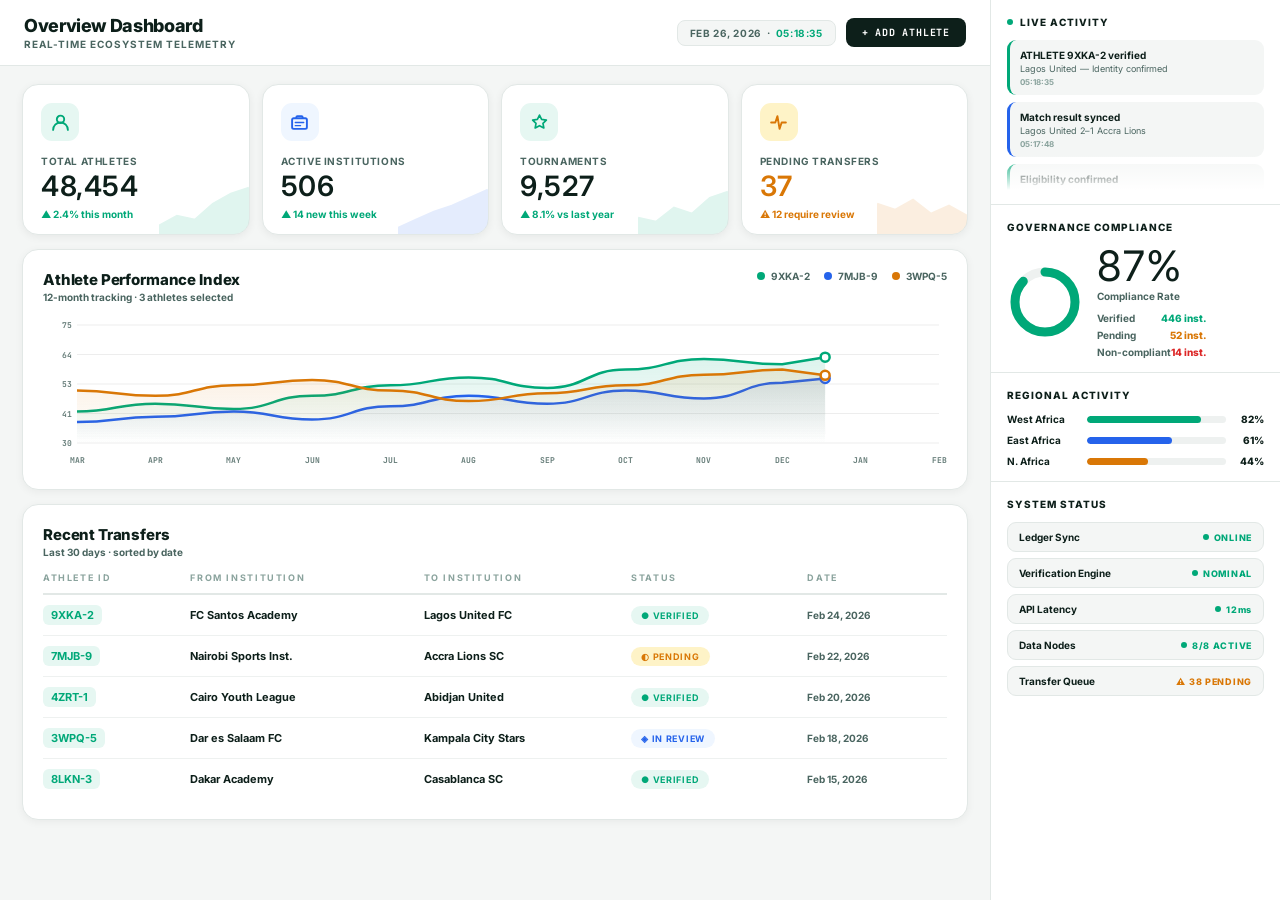
==== commit 8d24e553: "style: reduce sizes of stat values and stabilize request demo button" ====
--- a/rovify-dashboard.html
+++ b/rovify-dashboard.html
@@ -405,10 +405,10 @@
 
     .stat-value {
       font-family: var(--num);
-      font-size: 42px;
-      font-weight: 400;
+      font-size: 28px;
+      font-weight: 600;
       color: var(--text);
-      letter-spacing: .04em;
+      letter-spacing: .02em;
       line-height: 1;
     }
 
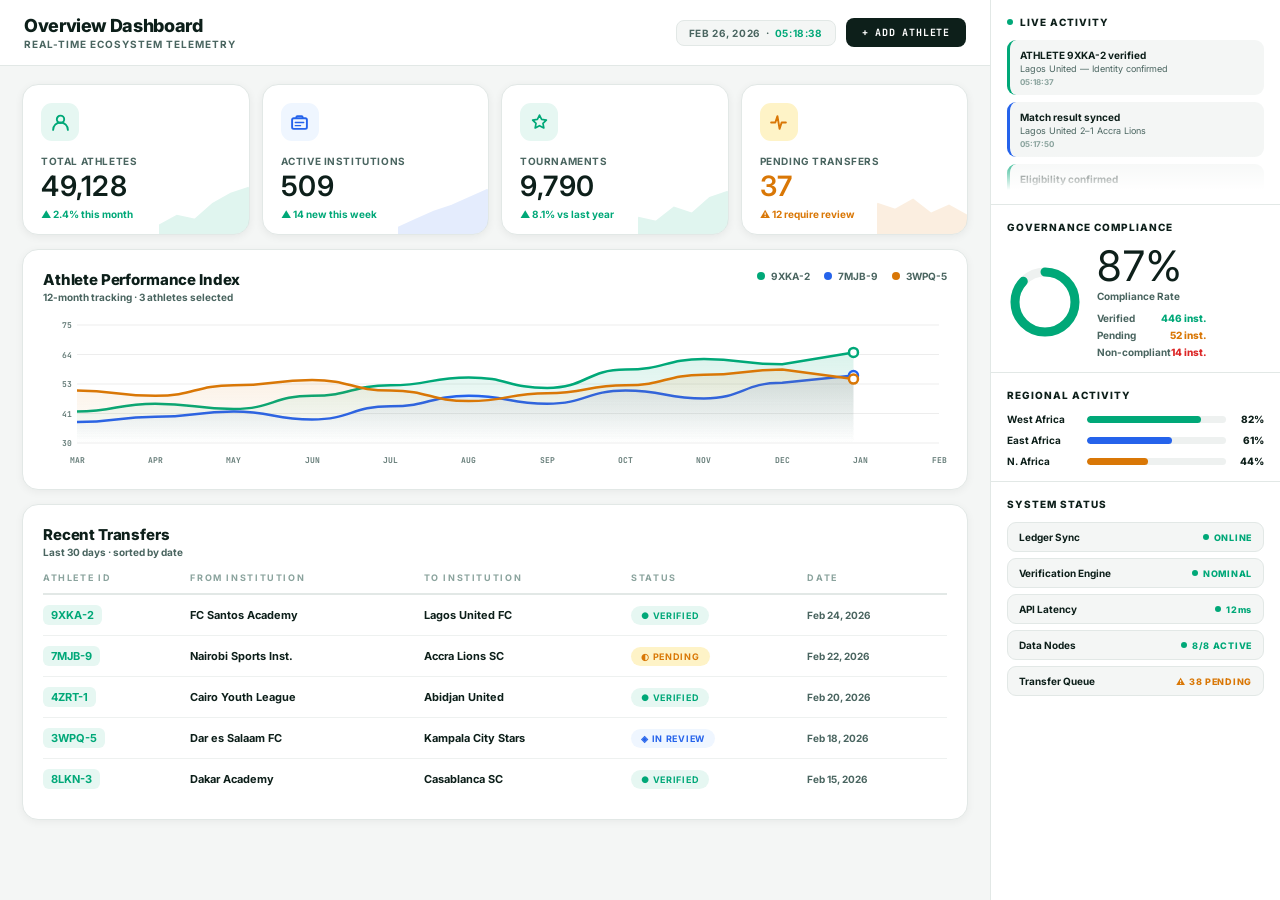
==== commit 24cb25de: "style: optimize hero dashboard iframe and layout for mobile responsiveness" ====
--- a/rovify-dashboard.html
+++ b/rovify-dashboard.html
@@ -859,6 +859,50 @@
       background: var(--green);
       animation: pulse 2s infinite;
       flex-shrink: 0;
+    }
+
+    /* RESPONSIVE LAYOUT FOR DASHBOARD */
+    @media (max-width: 960px) {
+      .dashboard {
+        grid-template-columns: 1fr;
+      }
+
+      .right-panel {
+        display: none;
+      }
+
+      .stat-row {
+        grid-template-columns: repeat(2, 1fr);
+        gap: 10px;
+      }
+    }
+
+    @media (max-width: 550px) {
+      .stat-row {
+        grid-template-columns: 1fr;
+      }
+
+      .topbar-right {
+        display: none;
+      }
+
+      .chart-wrap {
+        height: 120px;
+      }
+
+      th {
+        letter-spacing: .05em;
+        font-size: 8px;
+      }
+
+      td {
+        font-size: 10px;
+        padding: 8px 6px 8px 0;
+      }
+
+      .main-content {
+        padding: 12px;
+      }
     }
   </style>
 </head>
